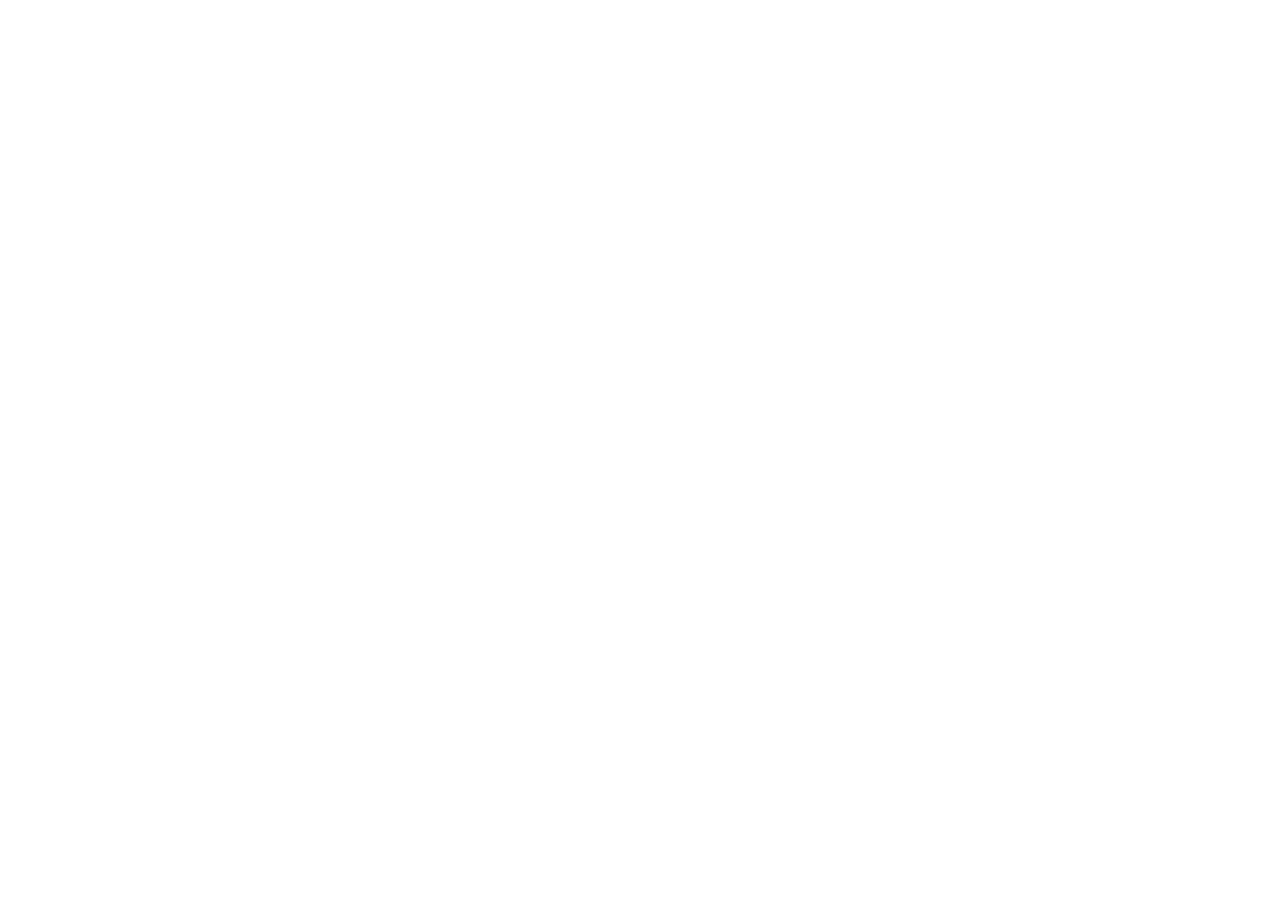
==== account.html @ 6d440e06 "Initial commit" ====
<!DOCTYPE html>
<html lang="en">
  <head>
    <meta charset="UTF-8" />
    <meta name="viewport" content="width=device-width, initial-scale=1.0" />
    <title>Account — XYZ</title>
  </head>
  <body></body>
</html>
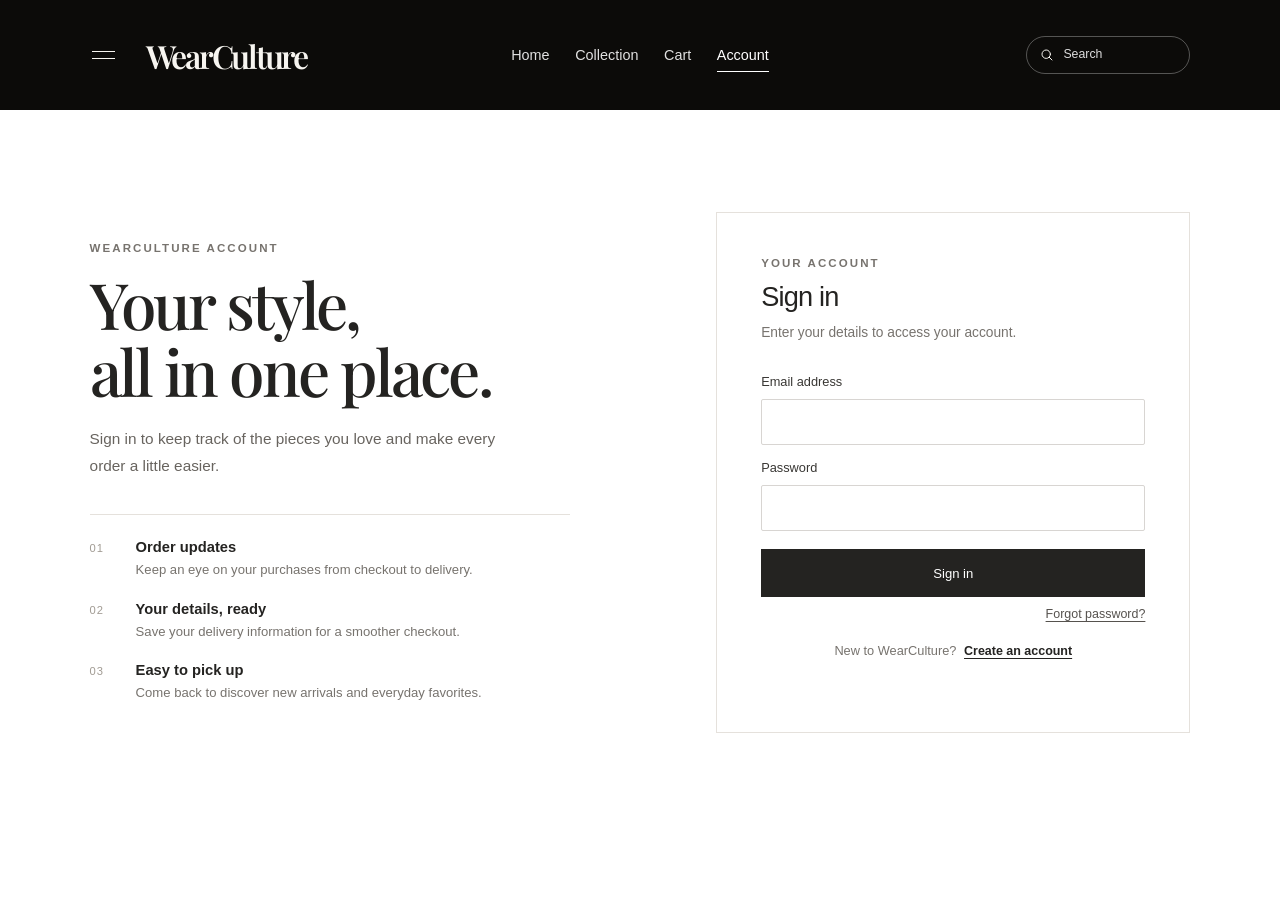
==== commit efd69add: "Create Account page" ====
--- a/account.html
+++ b/account.html
@@ -3,7 +3,145 @@
   <head>
     <meta charset="UTF-8" />
     <meta name="viewport" content="width=device-width, initial-scale=1.0" />
-    <title>Account — XYZ</title>
+    <meta name="description" content="Sign in or create your WearCulture account." />
+    <title>Account — WearCulture</title>
+    <link rel="preconnect" href="https://fonts.googleapis.com" />
+    <link rel="preconnect" href="https://fonts.gstatic.com" crossorigin />
+    <link
+      href="https://fonts.googleapis.com/css2?family=DM+Sans:wght@400;500;600;700&family=Playfair+Display:wght@500;600;700&display=swap"
+      rel="stylesheet"
+    />
+    <link rel="stylesheet" href="styles.css" />
+    <script src="account.js" defer></script>
   </head>
-  <body></body>
+  <body class="account-body">
+    <header class="site-header">
+      <div class="brand-area">
+        <button class="menu-icon" type="button" aria-label="Menu">
+          <span></span>
+          <span></span>
+        </button>
+        <a class="wordmark" href="index.html" aria-label="WearCulture home">WearCulture</a>
+      </div>
+
+      <nav class="primary-nav" aria-label="Main navigation">
+        <a href="index.html">Home</a>
+        <a href="collection.html">Collection</a>
+        <a href="cart.html">Cart</a>
+        <a href="account.html" aria-current="page">Account</a>
+      </nav>
+
+      <label class="search" aria-label="Search">
+        <svg viewBox="0 0 24 24" aria-hidden="true">
+          <circle cx="10.8" cy="10.8" r="6.3"></circle>
+          <path d="m15.4 15.4 4.1 4.1"></path>
+        </svg>
+        <input type="search" placeholder="Search" />
+      </label>
+    </header>
+
+    <main class="account-page">
+      <div class="account-layout">
+        <section class="account-intro" aria-labelledby="account-page-title">
+          <p class="account-eyebrow">WearCulture account</p>
+          <h1 id="account-page-title">Your style,<br />all in one place.</h1>
+          <p class="account-intro-copy">
+            Sign in to keep track of the pieces you love and make every order a little easier.
+          </p>
+
+          <ul class="account-benefits">
+            <li>
+              <span aria-hidden="true">01</span>
+              <div>
+                <h2>Order updates</h2>
+                <p>Keep an eye on your purchases from checkout to delivery.</p>
+              </div>
+            </li>
+            <li>
+              <span aria-hidden="true">02</span>
+              <div>
+                <h2>Your details, ready</h2>
+                <p>Save your delivery information for a smoother checkout.</p>
+              </div>
+            </li>
+            <li>
+              <span aria-hidden="true">03</span>
+              <div>
+                <h2>Easy to pick up</h2>
+                <p>Come back to discover new arrivals and everyday favorites.</p>
+              </div>
+            </li>
+          </ul>
+        </section>
+
+        <section class="account-card" aria-labelledby="account-form-title">
+          <p class="account-card-eyebrow">Your account</p>
+          <h2 id="account-form-title">Sign in</h2>
+          <p id="account-form-description" class="account-form-description">
+            Enter your details to access your account.
+          </p>
+
+          <form class="account-form" data-account-form="sign-in">
+            <label for="signin-email">Email address</label>
+            <input id="signin-email" name="email" type="email" autocomplete="email" required />
+            <label for="signin-password">Password</label>
+            <input
+              id="signin-password"
+              name="password"
+              type="password"
+              autocomplete="current-password"
+              required
+            />
+            <button class="account-submit" type="submit">Sign in</button>
+            <button class="account-text-button" type="button" data-account-mode="reset">
+              Forgot password?
+            </button>
+            <p class="account-mode-switch">
+              New to WearCulture?
+              <button class="account-text-button" type="button" data-account-mode="create">
+                Create an account
+              </button>
+            </p>
+          </form>
+
+          <form class="account-form" data-account-form="create" hidden>
+            <label for="create-name">Full name</label>
+            <input id="create-name" name="name" type="text" autocomplete="name" required />
+            <label for="create-email">Email address</label>
+            <input id="create-email" name="email" type="email" autocomplete="email" required />
+            <label for="create-password">Create a password</label>
+            <input
+              id="create-password"
+              name="password"
+              type="password"
+              autocomplete="new-password"
+              minlength="8"
+              required
+            />
+            <button class="account-submit" type="submit">Create account</button>
+            <p class="account-mode-switch">
+              Already have an account?
+              <button class="account-text-button" type="button" data-account-mode="sign-in">
+                Sign in
+              </button>
+            </p>
+          </form>
+
+          <form class="account-form" data-account-form="reset" hidden>
+            <label for="reset-email">Email address</label>
+            <input id="reset-email" name="email" type="email" autocomplete="email" required />
+            <button class="account-submit" type="submit">Send reset instructions</button>
+            <p class="account-mode-switch">
+              Remembered your password?
+              <button class="account-text-button" type="button" data-account-mode="sign-in">
+                Back to sign in
+              </button>
+            </p>
+          </form>
+
+          <p id="account-status" class="account-status" role="status" aria-live="polite"></p>
+        </section>
+      </div>
+    </main>
+  </body>
 </html>
--- a/styles.css
+++ b/styles.css
@@ -0,0 +1,2107 @@
+:root {
+  color-scheme: dark;
+  font-family: "DM Sans", sans-serif;
+  color: #f7f5f0;
+  background: #10110f;
+  font-synthesis: none;
+  text-rendering: optimizeLegibility;
+  -webkit-font-smoothing: antialiased;
+  -moz-osx-font-smoothing: grayscale;
+  --page-gutter: clamp(24px, 7vw, 100px);
+}
+
+* {
+  box-sizing: border-box;
+}
+
+html,
+body {
+  min-width: 320px;
+  min-height: 100%;
+  margin: 0;
+}
+
+body {
+  min-height: 100vh;
+}
+
+a {
+  color: inherit;
+  text-decoration: none;
+}
+
+button,
+input {
+  font: inherit;
+}
+
+.home {
+  min-height: 100svh;
+  background: #10110f;
+}
+
+.site-header {
+  position: relative;
+  z-index: 1;
+  display: grid;
+  grid-template-columns: minmax(0, 1fr) auto minmax(0, 1fr);
+  align-items: center;
+  min-height: 110px;
+  padding: 0 var(--page-gutter);
+  /*border-bottom: 1px solid rgba(255, 255, 255, 0.35);*/
+  background: #0c0b09;
+}
+
+.brand-area {
+  display: flex;
+  align-items: center;
+  gap: 28px;
+}
+
+.menu-icon {
+  display: flex;
+  width: 28px;
+  height: 36px;
+  flex-direction: column;
+  justify-content: center;
+  gap: 6px;
+  padding: 0 2px;
+  border: 0;
+  background: transparent;
+  cursor: default;
+}
+
+.menu-icon span {
+  display: block;
+  width: 23px;
+  height: 1px;
+  background: #f7f5f0;
+}
+
+.wordmark {
+  font-family: "Playfair Display", Georgia, serif;
+  font-size: 2rem;
+  font-weight: 600;
+  letter-spacing: -0.07em;
+}
+
+.primary-nav {
+  display: flex;
+  align-items: center;
+  gap: clamp(18px, 2vw, 31px);
+}
+
+.primary-nav a {
+  position: relative;
+  padding: 10px 0;
+  color: rgba(255, 255, 255, 0.88);
+  font-size: 0.9rem;
+  font-weight: 500;
+  transition: color 160ms ease;
+}
+
+.primary-nav a:hover,
+.primary-nav a[aria-current="page"] {
+  color: #fff;
+}
+
+.primary-nav a[aria-current="page"]::after {
+  position: absolute;
+  right: 0;
+  bottom: 1px;
+  left: 0;
+  height: 1px;
+  background: currentColor;
+  content: "";
+}
+
+.search {
+  justify-self: end;
+  display: flex;
+  width: 164px;
+  min-width: 0;
+  align-items: center;
+  gap: 8px;
+  padding: 9px 12px;
+  border: 1px solid rgba(255, 255, 255, 0.3);
+  border-radius: 999px;
+}
+
+.search svg {
+  display: block;
+  width: 16px;
+  height: 16px;
+  flex: 0 0 auto;
+  fill: none;
+  stroke: currentColor;
+  stroke-linecap: round;
+  stroke-width: 1.5;
+}
+
+.search input {
+  flex: 1 1 auto;
+  width: 0;
+  min-width: 0;
+  padding: 0;
+  border: 0;
+  outline: 0;
+  appearance: none;
+  background: transparent;
+  color: #fff;
+  font-size: 0.77rem;
+  line-height: 1.4;
+}
+
+.search input::placeholder {
+  color: rgba(255, 255, 255, 0.86);
+  opacity: 1;
+}
+
+.search input::-webkit-search-cancel-button {
+  display: none;
+}
+
+.hero {
+  position: relative;
+  display: flex;
+  min-height: calc(100svh - 110px);
+  align-items: center;
+  padding: 70px var(--page-gutter) 125px;
+  overflow: hidden;
+  isolation: isolate;
+  background-color: #16463d;
+  background-image:
+    linear-gradient(90deg, rgba(7, 18, 16, 0.72) 0%, rgba(7, 18, 16, 0.51) 38%, rgba(7, 18, 16, 0.04) 100%),
+    linear-gradient(0deg, rgba(7, 18, 16, 0.4), transparent 35%),
+    url("xyz-background.jpg");
+  background-position: center, center, center 60%;
+  background-size: cover;
+}
+
+.hero-content {
+  position: relative;
+  z-index: 1;
+  width: min(620px, 100%);
+  margin-top: -6px;
+}
+
+.eyebrow {
+  margin: 0 0 25px;
+  color: #9c7044;
+  font-size: 0.76rem;
+  font-weight: 600;
+  letter-spacing: 0.2em;
+  text-transform: uppercase;
+}
+
+.hero h1 {
+  margin: 0;
+  font-family: "Playfair Display", Georgia, serif;
+  font-size: clamp(3.75rem, 5.2vw, 5.1rem);
+  font-weight: 500;
+  letter-spacing: -0.035em;
+  line-height: 1.02;
+}
+
+.hero-description {
+  margin: 25px 0 31px;
+  color: rgba(248, 246, 239, 0.78);
+  font-size: 0.99rem;
+  line-height: 1.8;
+}
+
+.hero-actions {
+  display: flex;
+  align-items: center;
+  gap: 22px;
+  flex-wrap: wrap;
+}
+
+.shop-link {
+  display: inline-flex;
+  min-height: 50px;
+  align-items: center;
+  justify-content: center;
+  gap: 9px;
+  padding: 0 23px;
+  border: 1px solid rgba(255, 255, 255, 0.3);
+  border-radius: 999px;
+  font-size: 0.76rem;
+  font-weight: 600;
+  letter-spacing: 0.105em;
+  text-transform: uppercase;
+  transition: color 180ms ease, background-color 180ms ease, border-color 180ms ease;
+}
+
+.shop-link-primary {
+  border-color: #f4f1eb;
+  background: #f4f1eb;
+  color: #191816;
+}
+
+.shop-link-primary:hover {
+  border-color: #fff;
+  background: #fff;
+}
+
+.shop-link-secondary {
+  color: #f4f1eb;
+}
+
+.shop-link-secondary:hover {
+  border-color: #fff;
+  background: rgba(255, 255, 255, 0.12);
+}
+
+.shop-link span {
+  font-size: 1rem;
+}
+
+.hero-caption {
+  position: absolute;
+  right: var(--page-gutter);
+  bottom: 31px;
+  left: var(--page-gutter);
+  display: grid;
+  grid-template-columns: 1fr 1fr 1fr;
+  padding-top: 21px;
+  border-top: 1px solid rgba(255, 255, 255, 0.16);
+  color: #9c7044;
+  font-size: 0.73rem;
+  font-weight: 500;
+  letter-spacing: 0.19em;
+  text-transform: uppercase;
+}
+
+.hero-caption span:nth-child(2) {
+  text-align: center;
+}
+
+.hero-caption span:last-child {
+  text-align: right;
+}
+
+.trending {
+  padding: 50px var(--page-gutter) 72px;
+  border-top: 1px solid #292825;
+  background: #f7f5f2;
+  color: #242321;
+}
+
+.trending-heading {
+  margin-bottom: 36px;
+}
+
+.trending-heading h2 {
+  margin: 0;
+  font-size: clamp(2rem, 3vw, 2.65rem);
+  font-weight: 500;
+  letter-spacing: -0.045em;
+  line-height: 1.1;
+}
+
+.trending-grid {
+  display: grid;
+  grid-template-columns: repeat(4, minmax(0, 1fr));
+  gap: 16px;
+}
+
+.product-card {
+  min-width: 0;
+}
+
+.product-image {
+  position: relative;
+  aspect-ratio: 0.58;
+  overflow: hidden;
+  background: #e8e4e0;
+}
+
+.product-image img {
+  display: block;
+  width: 100%;
+  height: 100%;
+  object-fit: cover;
+  transition: transform 350ms ease;
+}
+
+.product-card:hover .product-image img {
+  transform: scale(1.035);
+}
+
+.quick-add {
+  position: absolute;
+  right: 7%;
+  bottom: 20px;
+  left: 7%;
+  cursor: pointer;
+  opacity: 0;
+  transform: translateY(8px);
+  transition:
+    color 180ms ease,
+    background-color 180ms ease,
+    border-color 180ms ease,
+    opacity 180ms ease,
+    transform 180ms ease;
+}
+
+.product-card:hover .quick-add,
+.quick-add:focus-visible {
+  opacity: 1;
+  transform: translateY(0);
+}
+
+.product-card-sale .product-image {
+  isolation: isolate;
+}
+
+.sale-ribbon {
+  position: absolute;
+  z-index: 1;
+  top: 19px;
+  right: -39px;
+  width: 150px;
+  padding: 8px 0;
+  background: #f5c644;
+  color: #242321;
+  font-size: 0.75rem;
+  font-weight: 600;
+  text-align: center;
+  text-transform: uppercase;
+  transform: rotate(38deg);
+}
+
+.product-details {
+  display: flex;
+  align-items: baseline;
+  justify-content: space-between;
+  gap: 12px;
+  padding-top: 17px;
+}
+
+.product-details h3,
+.product-details p {
+  margin: 0;
+  font-size: 1rem;
+  font-weight: 400;
+  line-height: 1.4;
+}
+
+.product-details h3 {
+  min-width: 0;
+}
+
+.product-details p {
+  flex: 0 0 auto;
+  font-size: 0.9rem;
+}
+
+.original-price {
+  margin-right: 5px;
+  color: #77736e;
+  text-decoration: line-through;
+}
+
+.best-sellers {
+  padding: 96px var(--page-gutter) 72px;
+  background: #10110f;
+  color: #f7f5f0;
+}
+
+.best-sellers-heading {
+  display: flex;
+  align-items: center;
+  justify-content: space-between;
+  gap: 24px;
+  margin-bottom: 38px;
+}
+
+.best-sellers-heading h2 {
+  margin: 0;
+  font-size: clamp(2rem, 3vw, 2.65rem);
+  font-weight: 500;
+  letter-spacing: -0.045em;
+  line-height: 1.1;
+}
+
+.best-sellers-filters {
+  display: flex;
+  flex-wrap: wrap;
+  justify-content: flex-end;
+  gap: 8px;
+}
+
+.seller-filter {
+  min-height: 33px;
+  padding: 0 16px;
+  border: 1px solid rgba(247, 245, 240, 0.75);
+  border-radius: 999px;
+  background: transparent;
+  color: #f7f5f0;
+  font-size: 0.76rem;
+  font-weight: 500;
+  text-transform: uppercase;
+  cursor: pointer;
+  transition: background-color 180ms ease, color 180ms ease;
+}
+
+.seller-filter.is-active,
+.seller-filter:hover {
+  background: #f4f1eb;
+  color: #191816;
+}
+
+.seller-filter:focus-visible {
+  outline: 2px solid #f4f1eb;
+  outline-offset: 3px;
+}
+
+.best-sellers-grid {
+  display: grid;
+  grid-template-columns: repeat(2, minmax(0, 1fr));
+  gap: 18px;
+}
+
+.seller-card {
+  min-width: 0;
+}
+
+.seller-card[hidden] {
+  display: none;
+}
+
+.seller-image {
+  position: relative;
+  aspect-ratio: 1.08;
+  overflow: hidden;
+  background: #e8e4e0;
+}
+
+.seller-image img {
+  display: block;
+  width: 100%;
+  height: 100%;
+  object-fit: cover;
+  transition: transform 350ms ease;
+}
+
+.seller-card:hover .seller-image img {
+  transform: scale(1.035);
+}
+
+.ad-section {
+  padding: 48px var(--page-gutter);
+  background: #fff;
+}
+
+.ad-banner {
+  display: flex;
+  min-height: clamp(400px, 42vw, 680px);
+  align-items: center;
+  justify-content: flex-start;
+  padding: 48px clamp(24px, 5vw, 88px) 48px clamp(280px, 20vw, 380px);
+  overflow: hidden;
+  background-color: #efefed;
+  background-image: url("bestsellers-ad-background.jpg");
+  background-repeat: no-repeat;
+  background-position: right center;
+  background-size: auto 100%;
+}
+
+.ad-banner h2 {
+  width: min(56%, 820px);
+  margin: 0;
+  transform: translateX(calc(-1 * clamp(48px, 18vw, 258px)));
+  color: #080808;
+  font-size: clamp(3rem, 6.5vw, 6.6rem);
+  font-weight: 400;
+  letter-spacing: -0.075em;
+  line-height: 0.88;
+  text-align: right;
+  text-transform: uppercase;
+}
+
+.ad-banner h2 span {
+  display: block;
+}
+
+.policies {
+  padding: 96px var(--page-gutter);
+  background: #fff;
+  color: #f7f5f0;
+}
+
+.policy-grid {
+  display: grid;
+  grid-template-columns: repeat(3, minmax(0, 1fr));
+  gap: 24px;
+}
+
+.policy-card {
+  display: flex;
+  min-height: 340px;
+  align-items: center;
+  flex-direction: column;
+  justify-content: center;
+  padding: 44px clamp(20px, 3vw, 48px);
+  background: #10110f;
+  text-align: center;
+}
+
+.policy-icon {
+  width: 48px;
+  height: 48px;
+  margin-bottom: 24px;
+  fill: none;
+  stroke: currentColor;
+  stroke-linecap: round;
+  stroke-linejoin: round;
+  stroke-width: 2.4;
+}
+
+.policy-card h2 {
+  margin: 0 0 14px;
+  font-size: clamp(1.2rem, 1.65vw, 1.55rem);
+  font-weight: 600;
+  letter-spacing: -0.025em;
+}
+
+.policy-card p {
+  max-width: 430px;
+  margin: 0;
+  font-size: 1rem;
+  line-height: 1.7;
+}
+
+.site-footer {
+  padding: 88px var(--page-gutter) 72px;
+  background: #10110f;
+  color: #f7f5f0;
+}
+
+.footer-grid {
+  display: grid;
+  grid-template-columns: minmax(260px, 1.8fr) repeat(4, minmax(120px, 1fr));
+  gap: clamp(28px, 4vw, 80px);
+  max-width: 1800px;
+  margin: 0 auto;
+}
+
+.footer-brand {
+  max-width: 440px;
+}
+
+.footer-wordmark {
+  display: inline-block;
+  margin-bottom: 20px;
+  font-family: "Playfair Display", Georgia, serif;
+  font-size: 2.4rem;
+  font-weight: 500;
+  letter-spacing: -0.07em;
+}
+
+.footer-brand > p {
+  max-width: 420px;
+  margin: 0 0 28px;
+  color: rgba(247, 245, 240, 0.76);
+  font-size: 0.95rem;
+  line-height: 1.8;
+}
+
+.newsletter-form {
+  display: flex;
+  min-height: 56px;
+  align-items: center;
+  gap: 8px;
+  padding: 5px;
+  border: 1px solid rgba(247, 245, 240, 0.8);
+  border-radius: 999px;
+}
+
+.newsletter-form input {
+  flex: 1 1 auto;
+  width: 0;
+  min-width: 0;
+  padding: 0 12px;
+  border: 0;
+  outline: 0;
+  background: transparent;
+  color: #f7f5f0;
+  font-size: 0.9rem;
+}
+
+.newsletter-form input::placeholder {
+  color: rgba(247, 245, 240, 0.85);
+  opacity: 1;
+}
+
+.newsletter-form button {
+  min-height: 44px;
+  flex: 0 0 auto;
+  padding: 0 22px;
+  border: 1px solid #f4f1eb;
+  border-radius: 999px;
+  background: #f4f1eb;
+  color: #191816;
+  font-size: 0.72rem;
+  font-weight: 600;
+  letter-spacing: 0.08em;
+  text-transform: uppercase;
+  cursor: pointer;
+  transition: background-color 180ms ease, border-color 180ms ease;
+}
+
+.newsletter-form button:hover {
+  border-color: #fff;
+  background: #fff;
+}
+
+.footer-column h2 {
+  margin: 5px 0 26px;
+  font-size: 1.05rem;
+  font-weight: 600;
+}
+
+.footer-column ul {
+  display: grid;
+  gap: 20px;
+  margin: 0;
+  padding: 0;
+  list-style: none;
+}
+
+.footer-column a {
+  display: inline-flex;
+  align-items: center;
+  gap: 8px;
+  color: rgba(247, 245, 240, 0.76);
+  font-size: 0.9rem;
+  line-height: 1.5;
+  transition: color 160ms ease;
+}
+
+.footer-column a:hover {
+  color: #fff;
+}
+
+.footer-column a span {
+  font-size: 1rem;
+}
+
+.visually-hidden {
+  position: absolute;
+  width: 1px;
+  height: 1px;
+  padding: 0;
+  overflow: hidden;
+  clip: rect(0, 0, 0, 0);
+  white-space: nowrap;
+  border: 0;
+}
+
+.collection-body {
+  background: #fff;
+  color: #242321;
+  color-scheme: light;
+}
+
+.collection-body .site-header {
+  color: #f7f5f0;
+}
+
+.collection-page {
+  min-height: 100vh;
+  background: #fff;
+  color: #242321;
+}
+
+.collection-hero {
+  display: flex;
+  min-height: clamp(360px, 36vw, 500px);
+  align-items: center;
+  justify-content: center;
+  margin: 56px 14px 0;
+  padding: 48px var(--page-gutter);
+  overflow: hidden;
+  border-radius: 8px;
+  background-color: #29231f;
+  background-image:
+    linear-gradient(90deg, rgba(0, 0, 0, 0.53), rgba(0, 0, 0, 0.3)),
+    url("store-bg.png");
+  background-position: center, center 42%;
+  background-size: cover;
+  color: #fff;
+  text-align: center;
+}
+
+.collection-hero-copy p {
+  margin: 0 0 14px;
+  font-size: 0.78rem;
+  font-weight: 600;
+  letter-spacing: 0.24em;
+  text-transform: uppercase;
+}
+
+.collection-hero h1 {
+  margin: 0;
+  font-size: clamp(2.4rem, 5vw, 4.2rem);
+  font-weight: 600;
+  letter-spacing: -0.045em;
+  line-height: 1.08;
+}
+
+.collection-content {
+  display: grid;
+  grid-template-columns: minmax(190px, 250px) minmax(0, 1fr);
+  align-items: start;
+  gap: clamp(28px, 4vw, 56px);
+  padding: 96px var(--page-gutter) 88px;
+}
+
+.collection-filter {
+  padding: 24px;
+  border: 1px solid #d8d5d2;
+  background: #fff;
+}
+
+.collection-filter h2 {
+  margin: 0;
+  padding: 0 0 18px;
+  border-bottom: 1px solid #d8d5d2;
+  font-size: 1rem;
+  font-weight: 500;
+  text-transform: uppercase;
+}
+
+.filter-section {
+  display: grid;
+  gap: 14px;
+  min-width: 0;
+  margin: 0;
+  padding: 22px 0;
+  border: 0;
+  border-bottom: 1px solid #d8d5d2;
+}
+
+.filter-section legend {
+  float: left;
+  width: 100%;
+  margin: 0 0 2px;
+  padding: 0;
+  font-size: 0.95rem;
+  font-weight: 500;
+  text-transform: uppercase;
+}
+
+.filter-option {
+  display: flex;
+  min-height: 24px;
+  align-items: center;
+  gap: 11px;
+  color: #242321;
+  font-size: 0.86rem;
+  cursor: pointer;
+}
+
+.filter-option input {
+  width: 16px;
+  height: 16px;
+  flex: 0 0 auto;
+  margin: 0;
+  accent-color: #242321;
+  cursor: pointer;
+}
+
+.filter-option input:focus-visible,
+.filter-price input:focus-visible {
+  outline: 2px solid #242321;
+  outline-offset: 3px;
+}
+
+.filter-size-options {
+  display: flex;
+  flex-wrap: wrap;
+  gap: 14px;
+}
+
+.filter-price {
+  border-bottom: 0;
+}
+
+.filter-price-label,
+.filter-price-limits {
+  display: flex;
+  justify-content: space-between;
+  gap: 12px;
+  color: #56524e;
+  font-size: 0.82rem;
+}
+
+.filter-price-label output {
+  color: #242321;
+  font-weight: 600;
+}
+
+.filter-price input[type="range"] {
+  width: 100%;
+  margin: 2px 0;
+  accent-color: #242321;
+  cursor: pointer;
+}
+
+.filter-price-limits {
+  color: #77736e;
+  font-size: 0.74rem;
+}
+
+.collection-toolbar {
+  display: flex;
+  min-height: 44px;
+  align-items: center;
+  justify-content: space-between;
+  gap: 20px;
+  margin-bottom: 32px;
+}
+
+.collection-tabs {
+  display: flex;
+  flex-wrap: wrap;
+  gap: 8px;
+}
+
+.collection-tab {
+  min-width: 56px;
+  min-height: 42px;
+  padding: 0 20px;
+  border: 1px solid #000;
+  border-radius: 999px;
+  background: #fff;
+  color: #242321;
+  font-size: 0.8rem;
+  font-weight: 600;
+  cursor: pointer;
+  transition: background-color 160ms ease, color 160ms ease, border-color 160ms ease;
+}
+
+.collection-tab:hover:not(.is-active) {
+  border-color: #e7eaee;
+  background: #e7eaee;
+}
+
+.collection-tab.is-active {
+  border-color: #000;
+  background: #000;
+  color: #fff;
+}
+
+.collection-tab:focus-visible,
+.collection-sort select:focus-visible {
+  outline: 2px solid #242321;
+  outline-offset: 3px;
+}
+
+.collection-sort {
+  display: flex;
+  align-items: center;
+  gap: 12px;
+  flex: 0 0 auto;
+  font-size: 0.86rem;
+  font-weight: 600;
+}
+
+.collection-sort select {
+  min-width: 158px;
+  min-height: 42px;
+  padding: 0 38px 0 16px;
+  border: 1px solid #000;
+  border-radius: 999px;
+  appearance: none;
+  background-color: #fff;
+  background-image: url("data:image/svg+xml,%3Csvg xmlns='http://www.w3.org/2000/svg' width='16' height='16' viewBox='0 0 24 24' fill='none' stroke='%23242321' stroke-width='2' stroke-linecap='round' stroke-linejoin='round'%3E%3Cpath d='m6 9 6 6 6-6'/%3E%3C/svg%3E");
+  background-repeat: no-repeat;
+  background-position: right 14px center;
+  color: #242321;
+  font-size: 0.8rem;
+  font-weight: 400;
+  cursor: pointer;
+}
+
+.collection-grid {
+  display: grid;
+  grid-template-columns: repeat(3, minmax(0, 1fr));
+  gap: 32px 16px;
+}
+
+.collection-product[hidden] {
+  display: none;
+}
+
+.collection-product .product-image {
+  aspect-ratio: 0.72;
+}
+
+.collection-product .product-details {
+  display: grid;
+  grid-template-columns: minmax(0, 1fr) auto;
+  align-items: baseline;
+  gap: 7px 10px;
+}
+
+.collection-product .product-details h3 {
+  font-size: 0.9rem;
+}
+
+.collection-product .product-details p {
+  font-size: 0.85rem;
+}
+
+.collection-product .product-rating,
+.collection-product .product-colors,
+.collection-product .product-delivery {
+  grid-column: 1 / -1;
+}
+
+.collection-product .product-rating {
+  display: flex;
+  align-items: center;
+  gap: 7px;
+  color: #a97924;
+  letter-spacing: 0.08em;
+}
+
+.collection-product .rating-score {
+  color: #56524e;
+  font-size: 0.76rem;
+  letter-spacing: 0;
+}
+
+.product-colors {
+  display: flex;
+  align-items: center;
+  gap: 10px;
+}
+
+.product-meta-label {
+  color: #77736e;
+  font-size: 0.76rem;
+}
+
+.product-color-list {
+  display: flex;
+  gap: 7px;
+  margin: 0;
+  padding: 0;
+  list-style: none;
+}
+
+.product-color-swatch {
+  display: block;
+  width: 15px;
+  height: 15px;
+  border: 1px solid #d8d5d2;
+  border-radius: 50%;
+  background-color: var(--swatch-color);
+}
+
+.collection-product .product-delivery {
+  display: flex;
+  flex-wrap: wrap;
+  gap: 4px 6px;
+  color: #242321;
+  font-size: 0.76rem;
+}
+
+.cart-body {
+  background: #fff;
+  color: #242321;
+  color-scheme: light;
+}
+
+.cart-body .site-header {
+  color: #f7f5f0;
+}
+
+.cart-page {
+  min-height: calc(100vh - 110px);
+  padding: clamp(48px, 7vw, 88px) var(--page-gutter) 88px;
+  background: #fff;
+}
+
+.cart-heading {
+  max-width: 1200px;
+  margin: 0 auto 34px;
+  padding-bottom: 24px;
+  border-bottom: 1px solid #e5e1dc;
+}
+
+.cart-eyebrow {
+  margin: 0 0 10px;
+  color: #77736e;
+  font-size: 0.72rem;
+  font-weight: 600;
+  letter-spacing: 0.18em;
+  text-transform: uppercase;
+}
+
+.cart-heading h1 {
+  display: flex;
+  align-items: baseline;
+  gap: 14px;
+  margin: 0;
+  font-size: clamp(2rem, 4vw, 3rem);
+  font-weight: 500;
+  letter-spacing: -0.045em;
+}
+
+#cart-item-count {
+  color: #77736e;
+  font-size: 0.9rem;
+  font-weight: 400;
+  letter-spacing: 0;
+}
+
+.cart-layout {
+  display: grid;
+  max-width: 1200px;
+  grid-template-columns: minmax(0, 1fr) minmax(260px, 340px);
+  align-items: start;
+  gap: 28px;
+  margin: 0 auto;
+}
+
+.cart-items-panel,
+.cart-summary {
+  border: 1px solid #e5e1dc;
+  background: #fff;
+}
+
+.cart-items-panel {
+  min-width: 0;
+  padding: clamp(18px, 3vw, 28px);
+}
+
+.cart-panel-heading {
+  display: flex;
+  align-items: center;
+  justify-content: space-between;
+  gap: 16px;
+  padding-bottom: 18px;
+  border-bottom: 1px solid #e5e1dc;
+}
+
+.cart-panel-heading h2,
+.cart-summary h2 {
+  margin: 0;
+  font-size: 1.15rem;
+  font-weight: 500;
+}
+
+.cart-panel-heading a {
+  color: #56524e;
+  font-size: 0.82rem;
+  text-decoration: underline;
+  text-underline-offset: 3px;
+}
+
+.cart-item {
+  display: grid;
+  grid-template-columns: minmax(0, 1fr) minmax(0, 1fr);
+  align-items: stretch;
+  gap: clamp(20px, 3vw, 36px);
+  padding: 22px 0;
+}
+
+.cart-item + .cart-item {
+  border-top: 1px solid #e5e1dc;
+}
+
+.cart-item-image {
+  position: relative;
+  display: block;
+  overflow: hidden;
+  min-height: 320px;
+  aspect-ratio: auto;
+  border-radius: 5px;
+  background: #f4f1ed;
+}
+
+.cart-item-image img {
+  position: absolute;
+  inset: 0;
+  display: block;
+  width: 100%;
+  height: 100%;
+  object-fit: cover;
+}
+
+.cart-item-details {
+  display: grid;
+  align-content: start;
+  gap: 13px;
+  padding: 4px 0;
+}
+
+.cart-item-details h3,
+.cart-item-price,
+.cart-item-stock {
+  margin: 0;
+}
+
+.cart-item-details h3 {
+  font-size: clamp(1.15rem, 1.7vw, 1.45rem);
+  font-weight: 600;
+}
+
+.cart-item-rating {
+  display: flex;
+  align-items: center;
+  gap: 8px;
+  color: #e4b634;
+  font-size: 0.98rem;
+  letter-spacing: 0.12em;
+}
+
+.cart-item-rating span:last-child {
+  color: #56524e;
+  font-size: 0.78rem;
+  letter-spacing: 0;
+}
+
+.cart-item-price {
+  font-size: 1.45rem;
+  font-weight: 600;
+}
+
+.cart-item-options {
+  display: grid;
+  grid-template-columns: minmax(0, 1fr) minmax(0, 1fr);
+  gap: 16px;
+  margin: 2px 0;
+  padding: 18px 0;
+  border-top: 1px solid #e5e1dc;
+  border-bottom: 1px solid #e5e1dc;
+}
+
+.cart-item-option {
+  display: grid;
+  align-content: start;
+  gap: 10px;
+}
+
+.cart-item-option-label {
+  color: #56524e;
+  font-size: 0.8rem;
+}
+
+.cart-size-list {
+  display: flex;
+  flex-wrap: wrap;
+  gap: 8px;
+  margin: 0;
+  padding: 0;
+  list-style: none;
+}
+
+.cart-size-list li {
+  display: grid;
+  min-width: 39px;
+  height: 39px;
+  place-items: center;
+  border: 1px solid #e5e1dc;
+  border-radius: 5px;
+  font-size: 0.82rem;
+}
+
+.cart-color-list {
+  display: flex;
+  min-height: 39px;
+  align-items: center;
+  gap: 12px;
+}
+
+.cart-color-swatch {
+  display: block;
+  width: 16px;
+  height: 16px;
+  border: 1px solid #bcb8b2;
+  border-radius: 50%;
+  background-color: var(--cart-swatch-color);
+}
+
+.cart-item-service-info {
+  display: flex;
+  flex-wrap: wrap;
+  gap: 6px 18px;
+  color: #56524e;
+  font-size: 0.78rem;
+}
+
+.cart-item-service-info p {
+  margin: 0;
+}
+
+.cart-item-stock {
+  color: #56524e;
+  font-size: 0.82rem;
+}
+
+.cart-item-unit-price {
+  color: #77736e;
+  font-size: 0.84rem;
+}
+
+.cart-item-controls {
+  display: inline-flex;
+  min-height: 34px;
+  align-items: center;
+  border: 1px solid #e5e1dc;
+}
+
+.cart-quantity-button {
+  width: 34px;
+  height: 32px;
+  border: 0;
+  background: transparent;
+  color: #242321;
+  cursor: pointer;
+}
+
+.cart-quantity-button:disabled {
+  color: #aaa6a0;
+  cursor: not-allowed;
+}
+
+.cart-item-quantity {
+  min-width: 28px;
+  text-align: center;
+  font-size: 0.84rem;
+}
+
+.cart-item-actions {
+  display: flex;
+  flex-wrap: wrap;
+  align-items: center;
+  gap: 10px 16px;
+}
+
+.cart-product-action {
+  display: inline-flex;
+  min-height: 34px;
+  align-items: center;
+  gap: 6px;
+  padding: 0 4px;
+  border: 0;
+  background: transparent;
+  color: #77736e;
+  font-size: 0.78rem;
+  cursor: pointer;
+}
+
+.cart-product-action svg {
+  width: 17px;
+  height: 17px;
+  fill: none;
+  stroke: currentColor;
+  stroke-linecap: round;
+  stroke-linejoin: round;
+  stroke-width: 1.6;
+}
+
+.cart-product-action:hover {
+  color: #242321;
+}
+
+.cart-share-status {
+  min-height: 1em;
+  margin: -5px 0 0;
+  color: #56524e;
+  font-size: 0.76rem;
+}
+
+.cart-empty {
+  display: grid;
+  justify-items: center;
+  padding: 52px 16px 42px;
+  text-align: center;
+}
+
+.cart-empty[hidden] {
+  display: none;
+}
+
+.cart-empty-icon {
+  color: #aaa6a0;
+  font-size: 2rem;
+}
+
+.cart-empty h3 {
+  margin: 14px 0 7px;
+  font-size: 1.1rem;
+  font-weight: 500;
+}
+
+.cart-empty p {
+  margin: 0 0 20px;
+  color: #77736e;
+  font-size: 0.88rem;
+}
+
+.cart-primary-link,
+.cart-checkout {
+  display: inline-flex;
+  min-height: 44px;
+  align-items: center;
+  justify-content: center;
+  padding: 0 18px;
+  border: 1px solid #242321;
+  background: #242321;
+  color: #fff;
+  font-size: 0.8rem;
+  font-weight: 500;
+  cursor: pointer;
+}
+
+.cart-summary {
+  padding: 24px;
+}
+
+.cart-summary h2 {
+  padding-bottom: 20px;
+  border-bottom: 1px solid #e5e1dc;
+}
+
+.cart-summary-lines {
+  display: grid;
+  gap: 17px;
+  margin: 20px 0;
+}
+
+.cart-summary-lines > div {
+  display: flex;
+  justify-content: space-between;
+  gap: 16px;
+  font-size: 0.84rem;
+}
+
+.cart-summary-lines dt {
+  color: #56524e;
+}
+
+.cart-summary-lines dd {
+  margin: 0;
+  text-align: right;
+}
+
+.cart-summary-lines .cart-total {
+  padding-top: 17px;
+  border-top: 1px solid #e5e1dc;
+  font-size: 1rem;
+  font-weight: 600;
+}
+
+.cart-checkout {
+  width: 100%;
+  min-height: 48px;
+  cursor: not-allowed;
+}
+
+.cart-checkout-note {
+  margin: 12px 0 0;
+  color: #77736e;
+  font-size: 0.75rem;
+  text-align: center;
+}
+
+.cart-body button:focus-visible,
+.cart-body a:focus-visible {
+  outline: 2px solid #242321;
+  outline-offset: 3px;
+}
+
+.cart-count {
+  display: inline-flex;
+  min-width: 18px;
+  height: 18px;
+  align-items: center;
+  justify-content: center;
+  margin-left: 5px;
+  border-radius: 50%;
+  background: #f7f5f0;
+  color: #242321;
+  font-size: 0.66rem;
+  line-height: 1;
+}
+
+.account-body {
+  background: #fff;
+  color: #242321;
+  color-scheme: light;
+}
+
+.account-body .site-header {
+  color: #f7f5f0;
+}
+
+.account-page {
+  min-height: calc(100vh - 110px);
+  padding: clamp(56px, 8vw, 104px) var(--page-gutter);
+  background: #fff;
+}
+
+.account-layout {
+  display: grid;
+  max-width: 1120px;
+  grid-template-columns: minmax(0, 1.05fr) minmax(340px, 0.95fr);
+  align-items: center;
+  gap: clamp(40px, 8vw, 112px);
+  margin: 0 auto;
+}
+
+.account-eyebrow,
+.account-card-eyebrow {
+  margin: 0 0 16px;
+  color: #77736e;
+  font-size: 0.72rem;
+  font-weight: 600;
+  letter-spacing: 0.18em;
+  text-transform: uppercase;
+}
+
+.account-intro h1 {
+  margin: 0;
+  font-family: "Playfair Display", Georgia, serif;
+  font-size: clamp(2.8rem, 5vw, 4.5rem);
+  font-weight: 500;
+  letter-spacing: -0.045em;
+  line-height: 1.05;
+}
+
+.account-intro-copy {
+  max-width: 440px;
+  margin: 22px 0 34px;
+  color: #68645f;
+  font-size: 0.96rem;
+  line-height: 1.75;
+}
+
+.account-benefits {
+  display: grid;
+  gap: 20px;
+  max-width: 480px;
+  margin: 0;
+  padding: 24px 0 0;
+  border-top: 1px solid #e5e1dc;
+  list-style: none;
+}
+
+.account-benefits li {
+  display: grid;
+  grid-template-columns: 32px minmax(0, 1fr);
+  gap: 14px;
+}
+
+.account-benefits li > span {
+  padding-top: 3px;
+  color: #a19b93;
+  font-size: 0.7rem;
+  letter-spacing: 0.08em;
+}
+
+.account-benefits h2 {
+  margin: 0 0 5px;
+  font-size: 0.92rem;
+  font-weight: 600;
+}
+
+.account-benefits p {
+  margin: 0;
+  color: #77736e;
+  font-size: 0.82rem;
+  line-height: 1.55;
+}
+
+.account-card {
+  padding: clamp(24px, 4vw, 44px);
+  border: 1px solid #e5e1dc;
+  background: #fff;
+}
+
+.account-card-eyebrow {
+  margin-bottom: 12px;
+}
+
+.account-card > h2 {
+  margin: 0;
+  font-size: 1.7rem;
+  font-weight: 500;
+  letter-spacing: -0.03em;
+}
+
+.account-form-description {
+  margin: 9px 0 25px;
+  color: #77736e;
+  font-size: 0.86rem;
+  line-height: 1.6;
+}
+
+.account-form {
+  display: grid;
+  gap: 10px;
+}
+
+.account-form[hidden] {
+  display: none;
+}
+
+.account-form label {
+  margin-top: 5px;
+  color: #393734;
+  font-size: 0.8rem;
+  font-weight: 500;
+}
+
+.account-form input {
+  width: 100%;
+  min-height: 46px;
+  padding: 0 13px;
+  border: 1px solid #d8d5d2;
+  border-radius: 2px;
+  outline: 0;
+  background: #fff;
+  color: #242321;
+  font-size: 0.9rem;
+}
+
+.account-form input:focus-visible {
+  border-color: #242321;
+  outline: 2px solid #242321;
+  outline-offset: 2px;
+}
+
+.account-submit {
+  min-height: 48px;
+  margin-top: 8px;
+  border: 1px solid #242321;
+  background: #242321;
+  color: #fff;
+  font-size: 0.82rem;
+  font-weight: 500;
+  cursor: pointer;
+  transition: background-color 160ms ease, color 160ms ease;
+}
+
+.account-submit:hover {
+  background: #fff;
+  color: #242321;
+}
+
+.account-text-button {
+  padding: 0;
+  border: 0;
+  background: transparent;
+  color: #56524e;
+  font-size: 0.78rem;
+  text-decoration: underline;
+  text-underline-offset: 3px;
+  cursor: pointer;
+}
+
+.account-form > .account-text-button {
+  justify-self: end;
+}
+
+.account-mode-switch {
+  margin: 12px 0 0;
+  color: #77736e;
+  font-size: 0.8rem;
+  text-align: center;
+}
+
+.account-mode-switch .account-text-button {
+  margin-left: 4px;
+  color: #242321;
+  font-weight: 600;
+}
+
+.account-status {
+  min-height: 1.4em;
+  margin: 12px 0 0;
+  color: #56524e;
+  font-size: 0.78rem;
+  line-height: 1.5;
+}
+
+.account-body button:focus-visible,
+.account-body a:focus-visible {
+  outline: 2px solid #242321;
+  outline-offset: 3px;
+}
+
+@media (max-width: 960px) {
+  :root {
+    --page-gutter: 48px;
+  }
+
+  .site-header {
+    grid-template-columns: auto 1fr auto;
+    min-height: 94px;
+  }
+
+  .brand-area {
+    gap: 20px;
+  }
+
+  .primary-nav {
+    justify-self: center;
+    gap: clamp(13px, 2vw, 22px);
+  }
+
+  .primary-nav a {
+    font-size: 0.78rem;
+  }
+
+  .search {
+    width: 130px;
+  }
+
+  .hero {
+    min-height: calc(100svh - 94px);
+    padding-bottom: 120px;
+  }
+
+  .trending-grid {
+    grid-template-columns: repeat(2, minmax(0, 1fr));
+    column-gap: 16px;
+    row-gap: 28px;
+  }
+
+  .best-sellers {
+    padding-top: 80px;
+  }
+
+  .policies {
+    padding: 80px var(--page-gutter);
+  }
+
+  .policy-grid {
+    gap: 14px;
+  }
+
+  .policy-card {
+    min-height: 300px;
+    padding: 32px 18px;
+  }
+
+  .policy-card p {
+    font-size: 0.9rem;
+  }
+
+  .ad-section {
+    padding: 40px var(--page-gutter);
+  }
+
+  .ad-banner {
+    min-height: 470px;
+    padding-left: clamp(180px, 24vw, 260px);
+    background-position: right center;
+    background-size: auto 100%;
+  }
+
+  .ad-banner h2 {
+    width: 68%;
+    transform: translateX(-clamp(36px, 18vw, 144px));
+    font-size: clamp(2.8rem, 7.5vw, 4.5rem);
+  }
+
+  .footer-grid {
+    grid-template-columns: repeat(4, minmax(0, 1fr));
+    gap: 40px 24px;
+  }
+
+  .footer-brand {
+    grid-column: 1 / -1;
+    max-width: 520px;
+  }
+
+  .collection-hero {
+    min-height: 420px;
+  }
+
+  .collection-content {
+    grid-template-columns: minmax(160px, 210px) minmax(0, 1fr);
+    gap: 24px;
+    padding-top: 80px;
+  }
+
+  .collection-grid {
+    grid-template-columns: repeat(2, minmax(0, 1fr));
+  }
+
+  .collection-toolbar {
+    align-items: flex-start;
+    flex-direction: column;
+  }
+
+  .cart-layout {
+    grid-template-columns: 1fr;
+  }
+
+  .account-layout {
+    grid-template-columns: minmax(0, 1fr) minmax(300px, 0.9fr);
+    gap: 40px;
+  }
+}
+
+@media (max-width: 620px) {
+  :root {
+    --page-gutter: 23px;
+  }
+
+  .site-header {
+    grid-template-columns: 1fr auto;
+    min-height: 104px;
+    padding-top: 2px;
+  }
+
+  .brand-area {
+    grid-column: 1;
+    grid-row: 1;
+  }
+
+  .wordmark {
+    font-size: 1.8rem;
+  }
+
+  .primary-nav {
+    grid-column: 1 / -1;
+    grid-row: 2;
+    justify-self: stretch;
+    justify-content: space-between;
+    gap: 10px;
+    padding-bottom: 8px;
+  }
+
+  .primary-nav a {
+    font-size: 0.71rem;
+  }
+
+  .search {
+    grid-column: 2;
+    grid-row: 1;
+    width: 126px;
+  }
+
+  .hero {
+    min-height: calc(100svh - 104px);
+    align-items: center;
+    padding-top: 45px;
+    padding-bottom: 125px;
+    background-position: center, center, 53% center;
+  }
+
+  .hero h1 {
+    font-size: clamp(3.35rem, 11.6vw, 4.5rem);
+    line-height: 1.03;
+  }
+
+  .eyebrow {
+    margin-bottom: 20px;
+    font-size: 0.64rem;
+  }
+
+  .hero-description {
+    max-width: 360px;
+    font-size: 0.88rem;
+  }
+
+  .hero-actions {
+    gap: 12px;
+  }
+
+  .shop-link {
+    min-height: 46px;
+    padding: 0 16px;
+    font-size: 0.66rem;
+    letter-spacing: 0.07em;
+  }
+
+  .hero-caption {
+    bottom: 24px;
+    gap: 6px;
+    padding-top: 15px;
+    font-size: 0.57rem;
+    letter-spacing: 0.1em;
+  }
+
+  .trending {
+    padding: 48px var(--page-gutter);
+  }
+
+  .trending-heading {
+    margin-bottom: 24px;
+  }
+
+  .trending-grid {
+    gap: 24px 12px;
+  }
+
+  .product-details {
+    display: block;
+    padding-top: 11px;
+  }
+
+  .product-details h3 {
+    font-size: 0.88rem;
+  }
+
+  .product-details p {
+    margin-top: 4px;
+    font-size: 0.82rem;
+  }
+
+  .quick-add {
+    bottom: 12px;
+  }
+
+  .best-sellers {
+    padding: 64px var(--page-gutter) 48px;
+  }
+
+  .best-sellers-heading {
+    align-items: flex-start;
+    flex-direction: column;
+    gap: 18px;
+    margin-bottom: 24px;
+  }
+
+  .best-sellers-filters {
+    justify-content: flex-start;
+    gap: 7px;
+  }
+
+  .seller-filter {
+    min-height: 31px;
+    padding: 0 12px;
+    font-size: 0.68rem;
+  }
+
+  .best-sellers-grid {
+    grid-template-columns: 1fr;
+    gap: 26px;
+  }
+
+  .seller-image {
+    aspect-ratio: 0.92;
+  }
+
+  .policies {
+    padding: 64px var(--page-gutter);
+  }
+
+  .policy-grid {
+    grid-template-columns: 1fr;
+    gap: 14px;
+  }
+
+  .policy-card {
+    min-height: 260px;
+    padding: 36px 24px;
+  }
+
+  .policy-card h2 {
+    font-size: 1.25rem;
+  }
+
+  .ad-section {
+    padding: 28px var(--page-gutter);
+  }
+
+  .ad-banner {
+    min-height: 440px;
+    align-items: flex-start;
+    padding: 40px 18px;
+    background-position: right center;
+    background-size: auto 100%;
+  }
+
+  .ad-banner h2 {
+    width: 68%;
+    margin-left: 0;
+    transform: translateX(-18px);
+    font-size: clamp(2.5rem, 10.5vw, 3.8rem);
+  }
+
+  .site-footer {
+    padding: 56px var(--page-gutter) 48px;
+  }
+
+  .footer-grid {
+    grid-template-columns: repeat(2, minmax(0, 1fr));
+    gap: 36px 22px;
+  }
+
+  .footer-brand {
+    grid-column: 1 / -1;
+  }
+
+  .footer-column h2 {
+    margin-bottom: 18px;
+    font-size: 0.95rem;
+  }
+
+  .footer-column ul {
+    gap: 14px;
+  }
+
+  .footer-column a {
+    font-size: 0.82rem;
+  }
+
+  .newsletter-form button {
+    padding: 0 14px;
+    font-size: 0.65rem;
+  }
+
+  .collection-hero {
+    min-height: 360px;
+    margin: 28px 8px 0;
+    padding: 32px 20px;
+    background-position: center, 43% center;
+  }
+
+  .collection-hero-copy p {
+    font-size: 0.66rem;
+  }
+
+  .collection-hero h1 {
+    font-size: clamp(2rem, 8vw, 2.8rem);
+  }
+
+  .collection-content {
+    grid-template-columns: 1fr;
+    gap: 28px;
+    padding: 56px var(--page-gutter) 64px;
+  }
+
+  .collection-filter {
+    padding: 18px;
+  }
+
+  .filter-section {
+    gap: 12px;
+    padding: 18px 0;
+  }
+
+  .collection-toolbar {
+    flex-direction: row;
+    align-items: center;
+    flex-wrap: wrap;
+    gap: 14px;
+    margin-bottom: 22px;
+  }
+
+  .collection-tab {
+    min-width: 48px;
+    min-height: 38px;
+    padding: 0 14px;
+    font-size: 0.75rem;
+  }
+
+  .collection-sort {
+    gap: 8px;
+    font-size: 0.78rem;
+  }
+
+  .collection-sort select {
+    min-width: 132px;
+    min-height: 38px;
+    padding: 0 30px 0 12px;
+    background-position: right 10px center;
+    font-size: 0.74rem;
+  }
+
+  .collection-grid {
+    gap: 24px 12px;
+  }
+
+  .collection-product .product-details {
+    display: grid;
+    padding-top: 11px;
+  }
+
+  .collection-product .product-details h3 {
+    font-size: 0.82rem;
+  }
+
+  .collection-product .product-details > p:not(.product-rating):not(.product-delivery) {
+    margin-top: 4px;
+    font-size: 0.78rem;
+  }
+
+  .collection-product .product-rating,
+  .collection-product .product-colors,
+  .collection-product .product-delivery {
+    margin-top: 0;
+    font-size: 0.72rem;
+  }
+
+  .cart-page {
+    padding: 42px var(--page-gutter) 60px;
+  }
+
+  .cart-heading {
+    margin-bottom: 24px;
+  }
+
+  .cart-item {
+    grid-template-columns: 1fr;
+    gap: 18px;
+  }
+
+  .cart-item-details h3 {
+    font-size: 0.9rem;
+  }
+
+  .cart-item-image {
+    position: relative;
+    min-height: 0;
+    aspect-ratio: 1.25;
+  }
+
+  .cart-item-options {
+    grid-template-columns: minmax(0, 1fr) minmax(0, 1fr);
+  }
+
+  .cart-summary {
+    padding: 20px;
+  }
+
+  .account-page {
+    padding: 48px var(--page-gutter) 64px;
+  }
+
+  .account-layout {
+    grid-template-columns: 1fr;
+    gap: 36px;
+  }
+
+  .account-intro h1 {
+    font-size: clamp(2.6rem, 12vw, 3.5rem);
+  }
+}
+
+@media (prefers-reduced-motion: reduce) {
+  *,
+  *::before,
+  *::after {
+    scroll-behavior: auto !important;
+    transition-duration: 0.01ms !important;
+  }
+}
+
+@media (hover: none) {
+  .quick-add {
+    opacity: 1;
+    transform: none;
+  }
+}
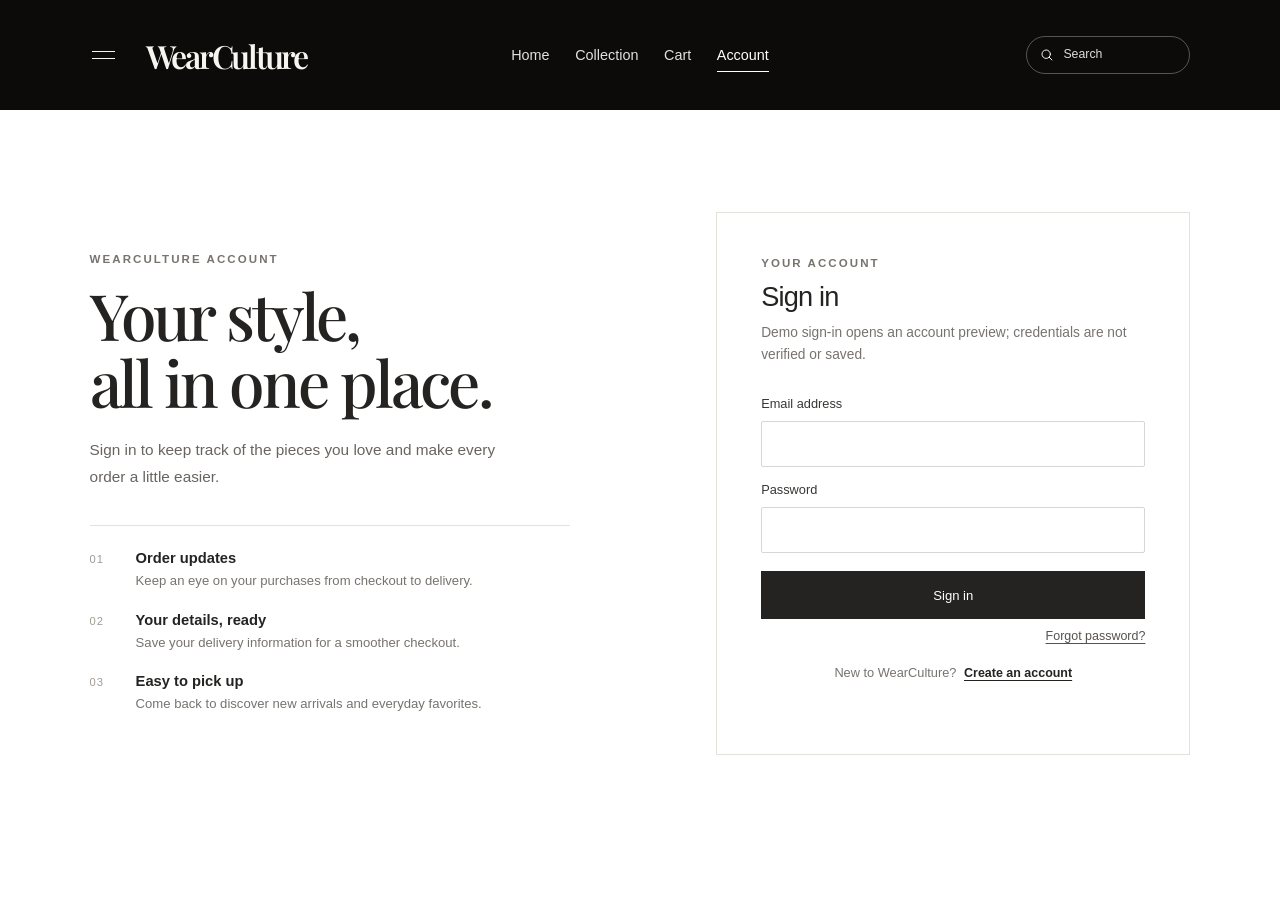
==== commit 190687e1: "Try some changes" ====
--- a/account.html
+++ b/account.html
@@ -78,7 +78,7 @@
           <p class="account-card-eyebrow">Your account</p>
           <h2 id="account-form-title">Sign in</h2>
           <p id="account-form-description" class="account-form-description">
-            Enter your details to access your account.
+            Demo sign-in opens an account preview; credentials are not verified or saved.
           </p>
 
           <form class="account-form" data-account-form="sign-in">
@@ -142,6 +142,119 @@
           <p id="account-status" class="account-status" role="status" aria-live="polite"></p>
         </section>
       </div>
+
+      <section class="account-dashboard" aria-labelledby="account-dashboard-title" hidden>
+        <header class="account-dashboard-header">
+          <div>
+            <p class="account-eyebrow">Your WearCulture account</p>
+            <h1 id="account-dashboard-title">Welcome to your account</h1>
+          </div>
+          <button class="account-text-button" type="button" data-account-sign-out>Sign out</button>
+        </header>
+
+        <p class="account-dashboard-notice">
+          Demo preview only. Your sign-in has not been verified, and account data is not connected to a service.
+        </p>
+
+        <div class="account-dashboard-layout">
+          <nav class="account-dashboard-nav" aria-label="Account sections">
+            <button type="button" data-dashboard-section="overview" aria-current="page">Account details</button>
+            <button type="button" data-dashboard-section="orders">Orders</button>
+            <button type="button" data-dashboard-section="addresses">Addresses</button>
+            <button type="button" data-dashboard-section="contact">Contact details</button>
+            <button type="button" data-dashboard-section="help">Help &amp; support</button>
+            <button type="button" data-dashboard-section="settings">Settings</button>
+          </nav>
+
+          <div class="account-dashboard-content">
+            <section class="account-dashboard-panel" data-account-panel="overview" aria-labelledby="account-details-title">
+              <h2 id="account-details-title">Account details</h2>
+              <p class="account-dashboard-copy">Your profile information.</p>
+              <dl class="account-details-list">
+                <div>
+                  <dt>Name</dt>
+                  <dd id="account-name-display">Not provided</dd>
+                </div>
+                <div>
+                  <dt>Email address</dt>
+                  <dd id="account-email-display">Not provided</dd>
+                </div>
+                <div>
+                  <dt>Phone number</dt>
+                  <dd>Not provided</dd>
+                </div>
+              </dl>
+            </section>
+
+            <section class="account-dashboard-panel" data-account-panel="orders" aria-labelledby="account-orders-title" hidden>
+              <h2 id="account-orders-title">Your orders</h2>
+              <p class="account-dashboard-copy">Your recent purchases will appear here.</p>
+              <div class="account-empty-panel">
+                <h3>No orders yet</h3>
+                <p>When you place an order, you can follow its status here.</p>
+                <a href="collection.html">Explore the collection</a>
+              </div>
+            </section>
+
+            <section class="account-dashboard-panel" data-account-panel="addresses" aria-labelledby="account-addresses-title" hidden>
+              <h2 id="account-addresses-title">Saved addresses</h2>
+              <p class="account-dashboard-copy">Addresses you save will be ready for your next order.</p>
+              <div class="account-empty-panel">
+                <h3>No addresses saved</h3>
+                <p>Your delivery addresses will appear here once added.</p>
+              </div>
+            </section>
+
+            <section class="account-dashboard-panel" data-account-panel="contact" aria-labelledby="account-contact-title" hidden>
+              <h2 id="account-contact-title">Contact details</h2>
+              <p class="account-dashboard-copy">The contact information associated with this session.</p>
+              <dl class="account-details-list">
+                <div>
+                  <dt>Email address</dt>
+                  <dd id="account-contact-email">Not provided</dd>
+                </div>
+                <div>
+                  <dt>Phone number</dt>
+                  <dd>Not provided</dd>
+                </div>
+              </dl>
+            </section>
+
+            <section class="account-dashboard-panel" data-account-panel="help" aria-labelledby="account-help-title" hidden>
+              <h2 id="account-help-title">Help &amp; support</h2>
+              <p class="account-dashboard-copy">Quick information for your WearCulture orders.</p>
+              <div class="account-help-list">
+                <article>
+                  <h3>Delivery</h3>
+                  <p>Expected delivery dates are shown with each product in the collection.</p>
+                </article>
+                <article>
+                  <h3>Returns</h3>
+                  <p>Cart items currently display a 7-day return window.</p>
+                </article>
+                <article>
+                  <h3>Need more help?</h3>
+                  <p>Customer support will be available when account services are connected.</p>
+                </article>
+              </div>
+            </section>
+
+            <section class="account-dashboard-panel" data-account-panel="settings" aria-labelledby="account-settings-title" hidden>
+              <h2 id="account-settings-title">Settings</h2>
+              <p class="account-dashboard-copy">Manage your account preferences.</p>
+              <p class="account-settings-note">Settings are a preview and are not saved yet.</p>
+              <label class="account-setting-option">
+                <input type="checkbox" />
+                <span>Send me updates about new arrivals</span>
+              </label>
+              <label class="account-setting-option">
+                <input type="checkbox" />
+                <span>Send me order updates by email</span>
+              </label>
+            </section>
+          </div>
+        </div>
+      </section>
     </main>
   </body>
 </html>
--- a/styles.css
+++ b/styles.css
@@ -1631,6 +1631,178 @@
   line-height: 1.5;
 }
 
+.account-layout[hidden],
+.account-dashboard[hidden],
+.account-dashboard-panel[hidden] {
+  display: none;
+}
+
+.account-dashboard {
+  max-width: 1120px;
+  margin: 0 auto;
+}
+
+.account-dashboard-header {
+  display: flex;
+  align-items: end;
+  justify-content: space-between;
+  gap: 20px;
+  margin-bottom: 24px;
+}
+
+.account-dashboard-header .account-eyebrow {
+  margin-bottom: 9px;
+}
+
+.account-dashboard-header h1 {
+  margin: 0;
+  font-size: clamp(2rem, 4vw, 2.8rem);
+  font-weight: 500;
+  letter-spacing: -0.04em;
+}
+
+.account-dashboard-notice {
+  margin: 0 0 28px;
+  padding: 13px 16px;
+  border-left: 3px solid #a79f94;
+  background: #f7f5f2;
+  color: #625e58;
+  font-size: 0.8rem;
+  line-height: 1.55;
+}
+
+.account-dashboard-layout {
+  display: grid;
+  grid-template-columns: 220px minmax(0, 1fr);
+  align-items: start;
+  gap: 30px;
+}
+
+.account-dashboard-nav {
+  display: grid;
+  gap: 4px;
+}
+
+.account-dashboard-nav button {
+  min-height: 44px;
+  padding: 0 14px;
+  border: 0;
+  background: transparent;
+  color: #5f5b56;
+  font: inherit;
+  font-size: 0.84rem;
+  text-align: left;
+  cursor: pointer;
+}
+
+.account-dashboard-nav button[aria-current="page"] {
+  background: #f4f1ed;
+  color: #242321;
+  font-weight: 600;
+}
+
+.account-dashboard-content {
+  min-width: 0;
+  min-height: 350px;
+  padding: clamp(22px, 4vw, 36px);
+  border: 1px solid #e5e1dc;
+  background: #fff;
+}
+
+.account-dashboard-panel h2 {
+  margin: 0;
+  font-size: 1.35rem;
+  font-weight: 500;
+}
+
+.account-dashboard-copy {
+  margin: 8px 0 22px;
+  color: #77736e;
+  font-size: 0.84rem;
+  line-height: 1.6;
+}
+
+.account-details-list {
+  display: grid;
+  margin: 0;
+  border-top: 1px solid #e5e1dc;
+}
+
+.account-details-list > div {
+  display: grid;
+  grid-template-columns: minmax(120px, 0.7fr) minmax(0, 1fr);
+  gap: 16px;
+  padding: 16px 0;
+  border-bottom: 1px solid #e5e1dc;
+  font-size: 0.84rem;
+}
+
+.account-details-list dt {
+  color: #77736e;
+}
+
+.account-details-list dd {
+  margin: 0;
+  overflow-wrap: anywhere;
+}
+
+.account-empty-panel {
+  padding: 26px;
+  border: 1px solid #e5e1dc;
+  background: #faf9f7;
+}
+
+.account-empty-panel h3,
+.account-help-list h3 {
+  margin: 0 0 7px;
+  font-size: 0.94rem;
+  font-weight: 600;
+}
+
+.account-empty-panel p,
+.account-help-list p {
+  margin: 0;
+  color: #77736e;
+  font-size: 0.82rem;
+  line-height: 1.6;
+}
+
+.account-empty-panel a {
+  display: inline-block;
+  margin-top: 16px;
+  color: #242321;
+  font-size: 0.82rem;
+  text-decoration: underline;
+  text-underline-offset: 3px;
+}
+
+.account-help-list {
+  display: grid;
+  gap: 18px;
+}
+
+.account-settings-note {
+  margin: 0 0 18px;
+  color: #77736e;
+  font-size: 0.8rem;
+}
+
+.account-setting-option {
+  display: flex;
+  align-items: center;
+  gap: 10px;
+  padding: 14px 0;
+  border-top: 1px solid #e5e1dc;
+  color: #393734;
+  font-size: 0.84rem;
+}
+
+.account-setting-option input {
+  width: 16px;
+  height: 16px;
+  accent-color: #242321;
+}
+
 .account-body button:focus-visible,
 .account-body a:focus-visible {
   outline: 2px solid #242321;
@@ -1749,6 +1921,11 @@
   .account-layout {
     grid-template-columns: minmax(0, 1fr) minmax(300px, 0.9fr);
     gap: 40px;
+  }
+
+  .account-dashboard-layout {
+    grid-template-columns: 190px minmax(0, 1fr);
+    gap: 20px;
   }
 }
 
@@ -2088,6 +2265,31 @@
   .account-intro h1 {
     font-size: clamp(2.6rem, 12vw, 3.5rem);
   }
+
+  .account-dashboard-header {
+    align-items: flex-start;
+  }
+
+  .account-dashboard-layout {
+    grid-template-columns: 1fr;
+    gap: 18px;
+  }
+
+  .account-dashboard-nav {
+    display: flex;
+    overflow-x: auto;
+    gap: 6px;
+    padding-bottom: 4px;
+  }
+
+  .account-dashboard-nav button {
+    flex: 0 0 auto;
+    padding: 0 11px;
+  }
+
+  .account-dashboard-content {
+    min-height: 0;
+  }
 }
 
 @media (prefers-reduced-motion: reduce) {
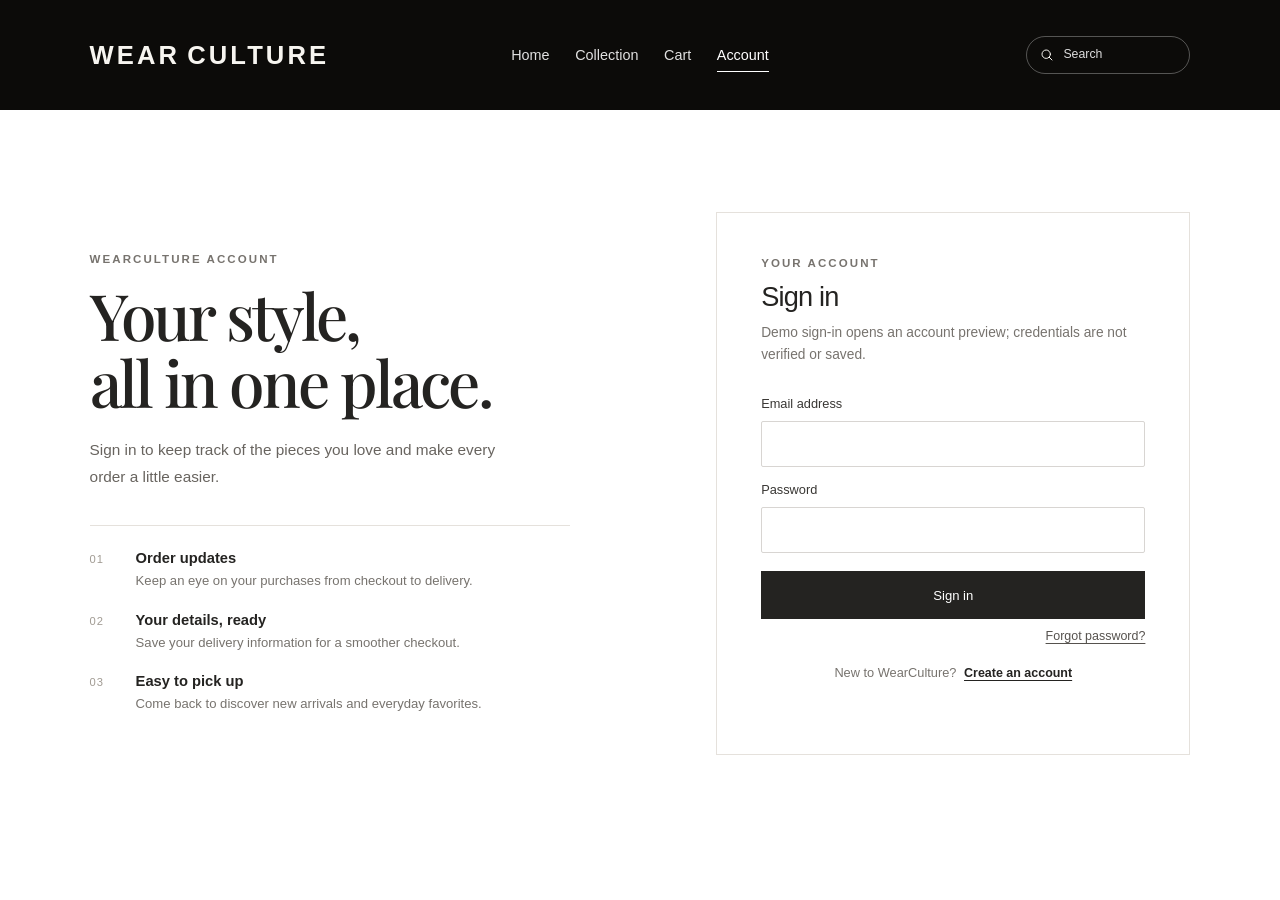
==== commit 4ed56ce0: "Edit logo style" ====
--- a/account.html
+++ b/account.html
@@ -17,11 +17,7 @@
   <body class="account-body">
     <header class="site-header">
       <div class="brand-area">
-        <button class="menu-icon" type="button" aria-label="Menu">
-          <span></span>
-          <span></span>
-        </button>
-        <a class="wordmark" href="index.html" aria-label="WearCulture home">WearCulture</a>
+        <a class="wordmark" href="index.html" aria-label="WearCulture home"><span>Wear</span><span>Culture</span></a>
       </div>
 
       <nav class="primary-nav" aria-label="Main navigation">
--- a/styles.css
+++ b/styles.css
@@ -58,31 +58,14 @@
   gap: 28px;
 }
 
-.menu-icon {
-  display: flex;
-  width: 28px;
-  height: 36px;
-  flex-direction: column;
-  justify-content: center;
-  gap: 6px;
-  padding: 0 2px;
-  border: 0;
-  background: transparent;
-  cursor: default;
-}
-
-.menu-icon span {
-  display: block;
-  width: 23px;
-  height: 1px;
-  background: #f7f5f0;
-}
-
 .wordmark {
-  font-family: "Playfair Display", Georgia, serif;
-  font-size: 2rem;
-  font-weight: 600;
-  letter-spacing: -0.07em;
+  display: inline-flex;
+  gap: 0.28em;
+  font-family: "DM Sans", Arial, sans-serif;
+  font-size: 1.6rem;
+  font-weight: 700;
+  letter-spacing: 0.12em;
+  text-transform: uppercase;
 }
 
 .primary-nav {
@@ -1946,7 +1929,7 @@
   }
 
   .wordmark {
-    font-size: 1.8rem;
+    font-size: 1.35rem;
   }
 
   .primary-nav {
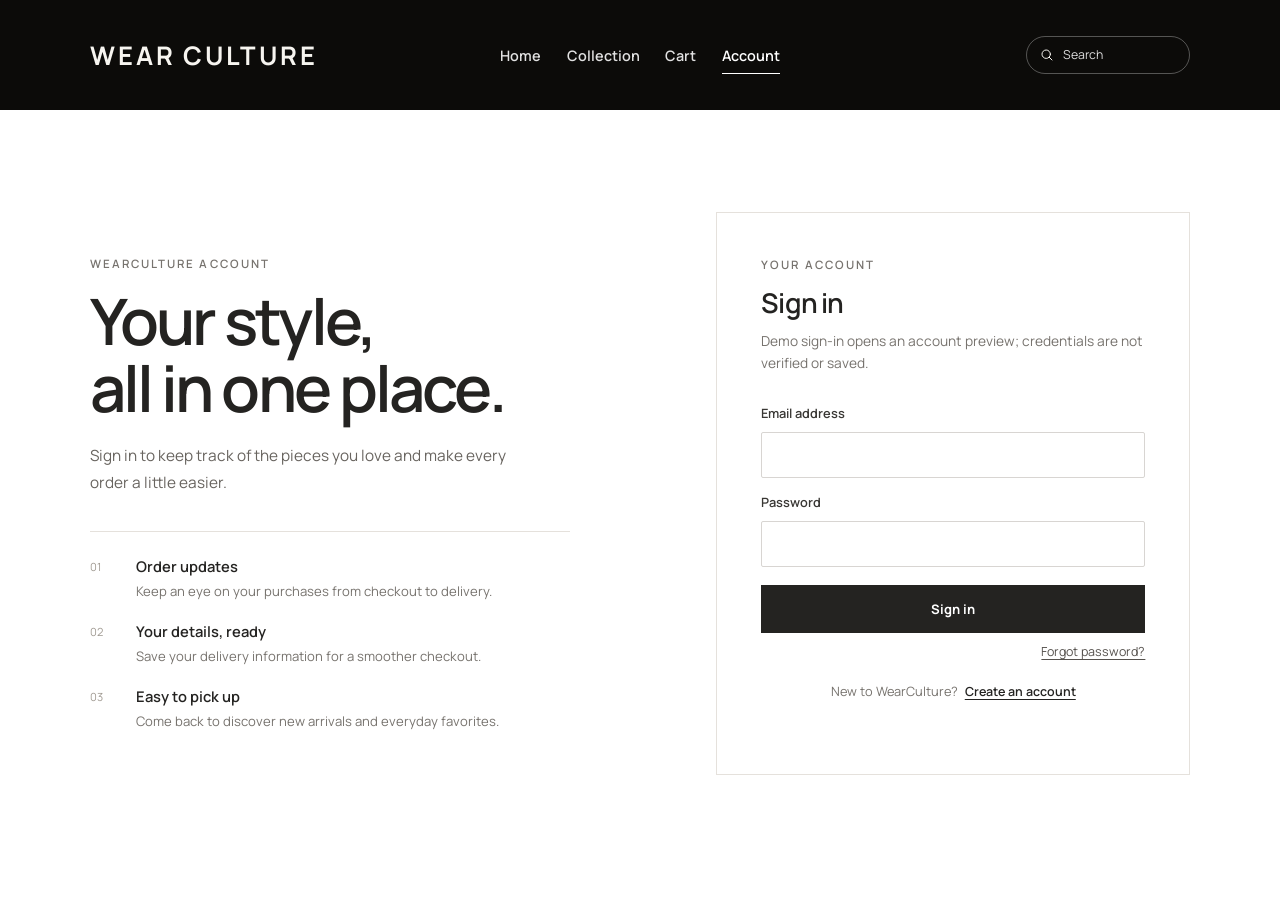
==== commit 9652e357: "Change font family" ====
--- a/account.html
+++ b/account.html
@@ -8,10 +8,11 @@
     <link rel="preconnect" href="https://fonts.googleapis.com" />
     <link rel="preconnect" href="https://fonts.gstatic.com" crossorigin />
     <link
-      href="https://fonts.googleapis.com/css2?family=DM+Sans:wght@400;500;600;700&family=Playfair+Display:wght@500;600;700&display=swap"
+      href="https://fonts.googleapis.com/css2?family=Manrope:wght@400;500;600;700&family=Playfair+Display:wght@500;600;700&display=swap"
       rel="stylesheet"
     />
-    <link rel="stylesheet" href="styles.css" />
+    <link rel="stylesheet" href="base.css" />
+    <link rel="stylesheet" href="account.css" />
     <script src="account.js" defer></script>
   </head>
   <body class="account-body">
--- a/base.css
+++ b/base.css
@@ -0,0 +1,413 @@
+:root {
+  color-scheme: dark;
+  font-family: "Manrope", sans-serif;
+  color: #f7f5f0;
+  background: #10110f;
+  font-synthesis: none;
+  text-rendering: optimizeLegibility;
+  -webkit-font-smoothing: antialiased;
+  -moz-osx-font-smoothing: grayscale;
+  --page-gutter: clamp(24px, 7vw, 100px);
+}
+
+* {
+  box-sizing: border-box;
+}
+
+html,
+body {
+  min-width: 320px;
+  min-height: 100%;
+  margin: 0;
+}
+
+body {
+  min-height: 100vh;
+}
+
+a {
+  color: inherit;
+  text-decoration: none;
+}
+
+button,
+input {
+  font: inherit;
+}
+
+.site-header {
+  position: relative;
+  z-index: 1;
+  display: grid;
+  grid-template-columns: minmax(0, 1fr) auto minmax(0, 1fr);
+  align-items: center;
+  min-height: 110px;
+  padding: 0 var(--page-gutter);
+  /*border-bottom: 1px solid rgba(255, 255, 255, 0.35);*/
+  background: #0c0b09;
+}
+
+.brand-area {
+  display: flex;
+  align-items: center;
+  gap: 28px;
+}
+
+.wordmark {
+  display: inline-flex;
+  gap: 0.28em;
+  font-family: "Manrope", Arial, sans-serif;
+  font-size: 1.6rem;
+  font-weight: 700;
+  letter-spacing: 0.12em;
+  text-transform: uppercase;
+}
+
+.primary-nav {
+  display: flex;
+  align-items: center;
+  gap: clamp(18px, 2vw, 31px);
+}
+
+.primary-nav a {
+  position: relative;
+  padding: 10px 0;
+  color: rgba(255, 255, 255, 0.88);
+  font-size: 0.9rem;
+  font-weight: 600;
+  transition: color 160ms ease;
+}
+
+.primary-nav a:hover,
+.primary-nav a[aria-current="page"] {
+  color: #fff;
+}
+
+.primary-nav a[aria-current="page"]::after {
+  position: absolute;
+  right: 0;
+  bottom: 1px;
+  left: 0;
+  height: 1px;
+  background: currentColor;
+  content: "";
+}
+
+.cart-count {
+  display: inline-flex;
+  min-width: 20px;
+  height: 20px;
+  align-items: center;
+  justify-content: center;
+  margin-left: 7px;
+  padding: 0 5px;
+  border-radius: 999px;
+  background: #9c7044;
+  color: #fff;
+  font-size: 0.68rem;
+  font-weight: 700;
+  line-height: 1;
+}
+
+.search {
+  justify-self: end;
+  display: flex;
+  width: 164px;
+  min-width: 0;
+  align-items: center;
+  gap: 8px;
+  padding: 9px 12px;
+  border: 1px solid rgba(255, 255, 255, 0.3);
+  border-radius: 999px;
+}
+
+.search svg {
+  display: block;
+  width: 16px;
+  height: 16px;
+  flex: 0 0 auto;
+  fill: none;
+  stroke: currentColor;
+  stroke-linecap: round;
+  stroke-width: 1.5;
+}
+
+.search input {
+  flex: 1 1 auto;
+  width: 0;
+  min-width: 0;
+  padding: 0;
+  border: 0;
+  outline: 0;
+  appearance: none;
+  background: transparent;
+  color: #fff;
+  font-size: 0.77rem;
+  line-height: 1.4;
+}
+
+.search input::placeholder {
+  color: rgba(255, 255, 255, 0.86);
+  opacity: 1;
+}
+
+.search input::-webkit-search-cancel-button {
+  display: none;
+}
+
+.shop-link {
+  display: inline-flex;
+  min-height: 50px;
+  align-items: center;
+  justify-content: center;
+  gap: 9px;
+  padding: 0 23px;
+  border: 1px solid rgba(255, 255, 255, 0.3);
+  border-radius: 999px;
+  font-size: 0.76rem;
+  font-weight: 600;
+  letter-spacing: 0.105em;
+  text-transform: uppercase;
+  transition: color 180ms ease, background-color 180ms ease, border-color 180ms ease;
+}
+
+.shop-link-primary {
+  border-color: #f4f1eb;
+  background: #f4f1eb;
+  color: #191816;
+}
+
+.shop-link-primary:hover {
+  border-color: #fff;
+  background: #fff;
+}
+
+.shop-link-secondary {
+  color: #f4f1eb;
+}
+
+.shop-link-secondary:hover {
+  border-color: #fff;
+  background: rgba(255, 255, 255, 0.12);
+}
+
+.shop-link span {
+  font-size: 1rem;
+}
+
+.product-card {
+  min-width: 0;
+}
+
+.product-image {
+  position: relative;
+  aspect-ratio: 0.58;
+  overflow: hidden;
+  background: #e8e4e0;
+}
+
+.product-image img {
+  display: block;
+  width: 100%;
+  height: 100%;
+  object-fit: cover;
+  transition: transform 350ms ease;
+}
+
+.product-card:hover .product-image img {
+  transform: scale(1.035);
+}
+
+.quick-add {
+  position: absolute;
+  right: 7%;
+  bottom: 20px;
+  left: 7%;
+  cursor: pointer;
+  opacity: 0;
+  transform: translateY(8px);
+  transition:
+    color 180ms ease,
+    background-color 180ms ease,
+    border-color 180ms ease,
+    opacity 180ms ease,
+    transform 180ms ease;
+}
+
+.product-card:hover .quick-add,
+.quick-add:focus-visible {
+  opacity: 1;
+  transform: translateY(0);
+}
+
+.product-card-sale .product-image {
+  isolation: isolate;
+}
+
+.sale-ribbon {
+  position: absolute;
+  z-index: 1;
+  top: 19px;
+  right: -39px;
+  width: 150px;
+  padding: 8px 0;
+  background: #f5c644;
+  color: #242321;
+  font-size: 0.75rem;
+  font-weight: 600;
+  text-align: center;
+  text-transform: uppercase;
+  transform: rotate(38deg);
+}
+
+.product-details {
+  display: flex;
+  align-items: baseline;
+  justify-content: space-between;
+  gap: 12px;
+  padding-top: 17px;
+}
+
+.product-details h3,
+.product-details p {
+  margin: 0;
+  font-size: 1rem;
+  font-weight: 400;
+  line-height: 1.4;
+}
+
+.product-details h3 {
+  min-width: 0;
+  font-weight: 600;
+}
+
+.product-details p {
+  flex: 0 0 auto;
+  font-size: 0.9rem;
+}
+
+.original-price {
+  margin-right: 5px;
+  color: #77736e;
+  text-decoration: line-through;
+}
+
+.visually-hidden {
+  position: absolute;
+  width: 1px;
+  height: 1px;
+  padding: 0;
+  overflow: hidden;
+  clip: rect(0, 0, 0, 0);
+  white-space: nowrap;
+  border: 0;
+}
+
+@media (max-width: 960px) {
+  :root {
+    --page-gutter: 48px;
+  }
+
+  .site-header {
+    grid-template-columns: auto 1fr auto;
+    min-height: 94px;
+  }
+
+  .brand-area {
+    gap: 20px;
+  }
+
+  .primary-nav {
+    justify-self: center;
+    gap: clamp(13px, 2vw, 22px);
+  }
+
+  .primary-nav a {
+    font-size: 0.78rem;
+  }
+
+  .search {
+    width: 130px;
+  }
+}
+
+@media (max-width: 620px) {
+  :root {
+    --page-gutter: 23px;
+  }
+
+  .site-header {
+    grid-template-columns: 1fr auto;
+    min-height: 104px;
+    padding-top: 2px;
+  }
+
+  .brand-area {
+    grid-column: 1;
+    grid-row: 1;
+  }
+
+  .wordmark {
+    font-size: 1.35rem;
+  }
+
+  .primary-nav {
+    grid-column: 1 / -1;
+    grid-row: 2;
+    justify-self: stretch;
+    justify-content: space-between;
+    gap: 10px;
+    padding-bottom: 8px;
+  }
+
+  .primary-nav a {
+    font-size: 0.71rem;
+  }
+
+  .search {
+    grid-column: 2;
+    grid-row: 1;
+    width: 126px;
+  }
+
+  .shop-link {
+    min-height: 46px;
+    padding: 0 16px;
+    font-size: 0.66rem;
+    letter-spacing: 0.07em;
+  }
+
+  .product-details {
+    display: block;
+    padding-top: 11px;
+  }
+
+  .product-details h3 {
+    font-size: 0.88rem;
+  }
+
+  .product-details p {
+    margin-top: 4px;
+    font-size: 0.82rem;
+  }
+
+  .quick-add {
+    bottom: 12px;
+  }
+}
+
+@media (prefers-reduced-motion: reduce) {
+  *,
+    *::before,
+    *::after {
+    scroll-behavior: auto !important;
+    transition-duration: 0.01ms !important;
+  }
+}
+
+@media (hover: none) {
+  .quick-add {
+    opacity: 1;
+    transform: none;
+  }
+}
--- a/account.css
+++ b/account.css
@@ -0,0 +1,427 @@
+.account-body {
+  background: #fff;
+  color: #242321;
+  color-scheme: light;
+}
+
+.account-body .site-header {
+  color: #f7f5f0;
+}
+
+.account-page {
+  min-height: calc(100vh - 110px);
+  padding: clamp(56px, 8vw, 104px) var(--page-gutter);
+  background: #fff;
+}
+
+.account-layout {
+  display: grid;
+  max-width: 1120px;
+  grid-template-columns: minmax(0, 1.05fr) minmax(340px, 0.95fr);
+  align-items: center;
+  gap: clamp(40px, 8vw, 112px);
+  margin: 0 auto;
+}
+
+.account-eyebrow,
+.account-card-eyebrow {
+  margin: 0 0 16px;
+  color: #77736e;
+  font-size: 0.72rem;
+  font-weight: 600;
+  letter-spacing: 0.18em;
+  text-transform: uppercase;
+}
+
+.account-intro h1 {
+  margin: 0;
+  font-size: clamp(2.8rem, 5vw, 4.5rem);
+  font-weight: 600;
+  letter-spacing: -0.045em;
+  line-height: 1.05;
+}
+
+.account-intro-copy {
+  max-width: 440px;
+  margin: 22px 0 34px;
+  color: #68645f;
+  font-size: 0.96rem;
+  line-height: 1.75;
+}
+
+.account-benefits {
+  display: grid;
+  gap: 20px;
+  max-width: 480px;
+  margin: 0;
+  padding: 24px 0 0;
+  border-top: 1px solid #e5e1dc;
+  list-style: none;
+}
+
+.account-benefits li {
+  display: grid;
+  grid-template-columns: 32px minmax(0, 1fr);
+  gap: 14px;
+}
+
+.account-benefits li > span {
+  padding-top: 3px;
+  color: #a19b93;
+  font-size: 0.7rem;
+  letter-spacing: 0.08em;
+}
+
+.account-benefits h2 {
+  margin: 0 0 5px;
+  font-size: 0.92rem;
+  font-weight: 600;
+}
+
+.account-benefits p {
+  margin: 0;
+  color: #77736e;
+  font-size: 0.82rem;
+  line-height: 1.55;
+}
+
+.account-card {
+  padding: clamp(24px, 4vw, 44px);
+  border: 1px solid #e5e1dc;
+  background: #fff;
+}
+
+.account-card-eyebrow {
+  margin-bottom: 12px;
+}
+
+.account-card > h2 {
+  margin: 0;
+  font-size: 1.7rem;
+  font-weight: 600;
+  letter-spacing: -0.03em;
+}
+
+.account-form-description {
+  margin: 9px 0 25px;
+  color: #77736e;
+  font-size: 0.86rem;
+  line-height: 1.6;
+}
+
+.account-form {
+  display: grid;
+  gap: 10px;
+}
+
+.account-form[hidden] {
+  display: none;
+}
+
+.account-form label {
+  margin-top: 5px;
+  color: #393734;
+  font-size: 0.8rem;
+  font-weight: 600;
+}
+
+.account-form input {
+  width: 100%;
+  min-height: 46px;
+  padding: 0 13px;
+  border: 1px solid #d8d5d2;
+  border-radius: 2px;
+  outline: 0;
+  background: #fff;
+  color: #242321;
+  font-size: 0.9rem;
+}
+
+.account-form input:focus-visible {
+  border-color: #242321;
+  outline: 2px solid #242321;
+  outline-offset: 2px;
+}
+
+.account-submit {
+  min-height: 48px;
+  margin-top: 8px;
+  border: 1px solid #242321;
+  background: #242321;
+  color: #fff;
+  font-size: 0.82rem;
+  font-weight: 700;
+  cursor: pointer;
+  transition: background-color 160ms ease, color 160ms ease;
+}
+
+.account-submit:hover {
+  background: #fff;
+  color: #242321;
+}
+
+.account-text-button {
+  padding: 0;
+  border: 0;
+  background: transparent;
+  color: #56524e;
+  font-size: 0.78rem;
+  text-decoration: underline;
+  text-underline-offset: 3px;
+  cursor: pointer;
+}
+
+.account-form > .account-text-button {
+  justify-self: end;
+}
+
+.account-mode-switch {
+  margin: 12px 0 0;
+  color: #77736e;
+  font-size: 0.8rem;
+  text-align: center;
+}
+
+.account-mode-switch .account-text-button {
+  margin-left: 4px;
+  color: #242321;
+  font-weight: 600;
+}
+
+.account-status {
+  min-height: 1.4em;
+  margin: 12px 0 0;
+  color: #56524e;
+  font-size: 0.78rem;
+  line-height: 1.5;
+}
+
+.account-layout[hidden],
+.account-dashboard[hidden],
+.account-dashboard-panel[hidden] {
+  display: none;
+}
+
+.account-dashboard {
+  max-width: 1120px;
+  margin: 0 auto;
+}
+
+.account-dashboard-header {
+  display: flex;
+  align-items: end;
+  justify-content: space-between;
+  gap: 20px;
+  margin-bottom: 24px;
+}
+
+.account-dashboard-header .account-eyebrow {
+  margin-bottom: 9px;
+}
+
+.account-dashboard-header h1 {
+  margin: 0;
+  font-size: clamp(2rem, 4vw, 2.8rem);
+  font-weight: 600;
+  letter-spacing: -0.04em;
+}
+
+.account-dashboard-notice {
+  margin: 0 0 28px;
+  padding: 13px 16px;
+  border-left: 3px solid #a79f94;
+  background: #f7f5f2;
+  color: #625e58;
+  font-size: 0.8rem;
+  line-height: 1.55;
+}
+
+.account-dashboard-layout {
+  display: grid;
+  grid-template-columns: 220px minmax(0, 1fr);
+  align-items: start;
+  gap: 30px;
+}
+
+.account-dashboard-nav {
+  display: grid;
+  gap: 4px;
+}
+
+.account-dashboard-nav button {
+  min-height: 44px;
+  padding: 0 14px;
+  border: 0;
+  background: transparent;
+  color: #5f5b56;
+  font: inherit;
+  font-size: 0.84rem;
+  text-align: left;
+  cursor: pointer;
+}
+
+.account-dashboard-nav button[aria-current="page"] {
+  background: #f4f1ed;
+  color: #242321;
+  font-weight: 600;
+}
+
+.account-dashboard-content {
+  min-width: 0;
+  min-height: 350px;
+  padding: clamp(22px, 4vw, 36px);
+  border: 1px solid #e5e1dc;
+  background: #fff;
+}
+
+.account-dashboard-panel h2 {
+  margin: 0;
+  font-size: 1.35rem;
+  font-weight: 600;
+}
+
+.account-dashboard-copy {
+  margin: 8px 0 22px;
+  color: #77736e;
+  font-size: 0.84rem;
+  line-height: 1.6;
+}
+
+.account-details-list {
+  display: grid;
+  margin: 0;
+  border-top: 1px solid #e5e1dc;
+}
+
+.account-details-list > div {
+  display: grid;
+  grid-template-columns: minmax(120px, 0.7fr) minmax(0, 1fr);
+  gap: 16px;
+  padding: 16px 0;
+  border-bottom: 1px solid #e5e1dc;
+  font-size: 0.84rem;
+}
+
+.account-details-list dt {
+  color: #77736e;
+}
+
+.account-details-list dd {
+  margin: 0;
+  overflow-wrap: anywhere;
+}
+
+.account-empty-panel {
+  padding: 26px;
+  border: 1px solid #e5e1dc;
+  background: #faf9f7;
+}
+
+.account-empty-panel h3,
+.account-help-list h3 {
+  margin: 0 0 7px;
+  font-size: 0.94rem;
+  font-weight: 600;
+}
+
+.account-empty-panel p,
+.account-help-list p {
+  margin: 0;
+  color: #77736e;
+  font-size: 0.82rem;
+  line-height: 1.6;
+}
+
+.account-empty-panel a {
+  display: inline-block;
+  margin-top: 16px;
+  color: #242321;
+  font-size: 0.82rem;
+  text-decoration: underline;
+  text-underline-offset: 3px;
+}
+
+.account-help-list {
+  display: grid;
+  gap: 18px;
+}
+
+.account-settings-note {
+  margin: 0 0 18px;
+  color: #77736e;
+  font-size: 0.8rem;
+}
+
+.account-setting-option {
+  display: flex;
+  align-items: center;
+  gap: 10px;
+  padding: 14px 0;
+  border-top: 1px solid #e5e1dc;
+  color: #393734;
+  font-size: 0.84rem;
+}
+
+.account-setting-option input {
+  width: 16px;
+  height: 16px;
+  accent-color: #242321;
+}
+
+.account-body button:focus-visible,
+.account-body a:focus-visible {
+  outline: 2px solid #242321;
+  outline-offset: 3px;
+}
+
+@media (max-width: 960px) {
+  .account-layout {
+    grid-template-columns: minmax(0, 1fr) minmax(300px, 0.9fr);
+    gap: 40px;
+  }
+
+  .account-dashboard-layout {
+    grid-template-columns: 190px minmax(0, 1fr);
+    gap: 20px;
+  }
+}
+
+@media (max-width: 620px) {
+  .account-page {
+    padding: 48px var(--page-gutter) 64px;
+  }
+
+  .account-layout {
+    grid-template-columns: 1fr;
+    gap: 36px;
+  }
+
+  .account-intro h1 {
+    font-size: clamp(2.6rem, 12vw, 3.5rem);
+  }
+
+  .account-dashboard-header {
+    align-items: flex-start;
+  }
+
+  .account-dashboard-layout {
+    grid-template-columns: 1fr;
+    gap: 18px;
+  }
+
+  .account-dashboard-nav {
+    display: flex;
+    overflow-x: auto;
+    gap: 6px;
+    padding-bottom: 4px;
+  }
+
+  .account-dashboard-nav button {
+    flex: 0 0 auto;
+    padding: 0 11px;
+  }
+
+  .account-dashboard-content {
+    min-height: 0;
+  }
+}
